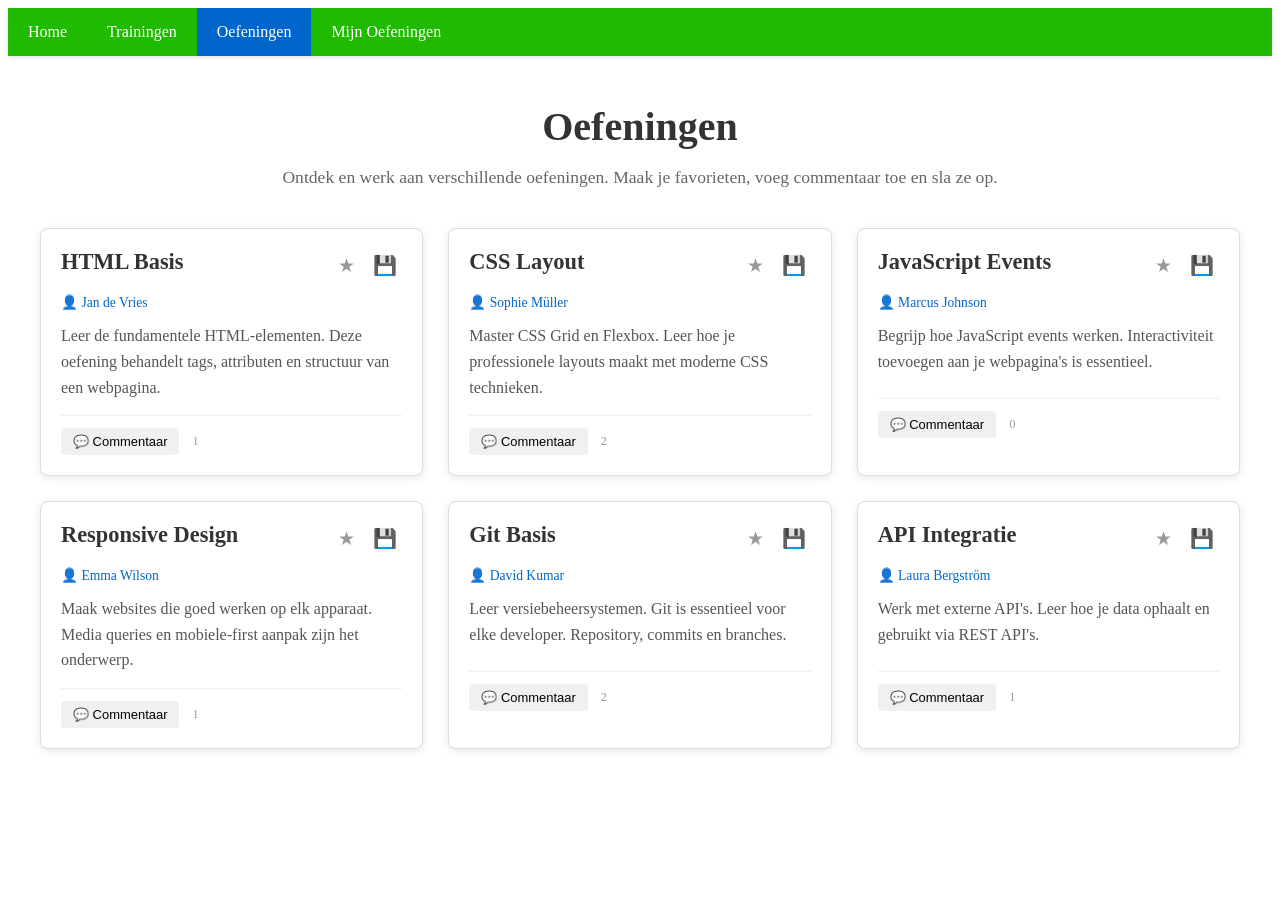
==== exercises.html @ 17a84b0d "Start website" ====
<!DOCTYPE html>
<html lang="nl">

<head>
  <meta charset="utf-8">
  <meta name="viewport" content="width=device-width">
  <title>Oefeningen</title>
  <link href="style.css" rel="stylesheet" type="text/css" />
</head>

<body>
  <nav class="navbar">
    <ul>
      <li><a href="index.html">Home</a></li>
      <li><a href="trainingen.html">Trainingen</a></li>
      <li><a href="exercises.html" class="active">Oefeningen</a></li>
      <li><a href="mijn-oefeningen.html">Mijn Oefeningen</a></li>
    </ul>
  </nav>

  <div class="container">
    <header>
      <h1>Oefeningen</h1>
      <p>Ontdek en werk aan verschillende oefeningen. Maak je favorieten, voeg commentaar toe en sla ze op.</p>
    </header>

    <div class="exercises-section">
      <div id="exercises-list" class="exercises-grid">
        <!-- Exercises will be loaded here by JavaScript -->
      </div>
    </div>
  </div>

  <!-- Modal for adding comments -->
  <div id="comment-modal" class="modal">
    <div class="modal-content">
      <span class="close">&times;</span>
      <h2>Commentaar Toevoegen</h2>
      <textarea id="comment-input" placeholder="Schrijf je commentaar hier..." maxlength="500"></textarea>
      <button id="submit-comment">Commentaar Plaatsen</button>
      <div id="comments-list" class="comments-list">
        <!-- Comments will be displayed here -->
      </div>
    </div>
  </div>

  <script src="exercises.js"></script>
</body>

</html>
---- style.css ----
/************************* DEBUG SETTINGS *************************/

/* Settings to help find errors in your css
   uncomment temporarily to enable */

/* Add dotted line around all boxes.
   This makes size of boxes visible.
   Warning 1: this settings may change your layout.
   Warning 2: keep the * as selector for all tags when uncommenting. */
/*  * {border: 1px dotted black;}   */
  
/* Add semi-transparant dark background to all boxes
   The more boxes are on top of eachother the darker tghe background color
   Warning: keep the * as selector for all tags when uncommenting. */
/*  * {background-color: rgba(0,0,0,5%);}  */

/************************* BASE SETTINGS *************************/

/* Settings to make it easier for you
   uncomment permanently when you understand the meaning of them */
   
/* border is included in width en height of boxes */
/* * { box-sizing: border-box; } */

/* standard margin 0 pixels */
/* * { margin: 0px; } */

/* hide everything larger than the dimensions of the div-box
   important side effect: browser usually doesn't take floats
   into account when determining height of div, leading to 
   div with height zero. With this settings, height of div-boxes
   willl be large enough to fit floats inside. */
/* div { overflow: hidden; }

/************************* YOUR SETTINGS *************************/

/* add your css here, feel free to use comments and order them logically for better readability */
/* Navigation Bar */
.navbar {
  background-color: #20bb00;
  padding: 0;
  margin: 0;
  box-shadow: 0 2px 4px rgba(0,0,0,0.1);
}

.navbar ul {
  list-style: none;
  margin: 0;
  padding: 0;
  display: flex;
}

.navbar li {
  margin: 0;
}

.navbar a {
  display: block;
  color: white;
  text-decoration: none;
  padding: 15px 20px;
  transition: background-color 0.3s;
}

.navbar a:hover,
.navbar a.active {
  background-color: #0066cc;
}

/* Container and Header */
.container {
  max-width: 1200px;
  margin: 0 auto;
  padding: 20px;
}

header {
  text-align: center;
  margin-bottom: 40px;
}

header h1 {
  color: #333;
  font-size: 2.5em;
  margin-bottom: 10px;
}

header p {
  color: #666;
  font-size: 1.1em;
}

/* Exercises Grid */
.exercises-grid {
  display: grid;
  grid-template-columns: repeat(auto-fill, minmax(350px, 1fr));
  gap: 25px;
}

/* Exercise Card */
.exercise-card {
  background: white;
  border: 1px solid #ddd;
  border-radius: 8px;
  padding: 20px;
  box-shadow: 0 2px 8px rgba(0,0,0,0.1);
  transition: box-shadow 0.3s, transform 0.3s;
}

.exercise-card:hover {
  box-shadow: 0 4px 16px rgba(0,0,0,0.15);
  transform: translateY(-2px);
}

.exercise-header {
  display: flex;
  justify-content: space-between;
  align-items: start;
  margin-bottom: 12px;
}

.exercise-title {
  font-size: 1.4em;
  color: #333;
  margin: 0;
  flex: 1;
}

.exercise-actions {
  display: flex;
  gap: 8px;
}

.action-btn {
  background: none;
  border: none;
  font-size: 1.2em;
  cursor: pointer;
  transition: transform 0.2s;
  padding: 5px;
}

.action-btn:hover {
  transform: scale(1.2);
}

.favorite-btn.active {
  color: #ff6b6b;
}

.favorite-btn {
  color: #999;
}

.save-btn.active {
  color: #0066cc;
}

.save-btn {
  color: #999;
}

.exercise-author {
  font-size: 0.85em;
  color: #0066cc;
  margin-bottom: 12px;
  font-weight: 500;
}

.exercise-author::before {
  content: "👤 ";
}

.exercise-description {
  color: #555;
  line-height: 1.6;
  margin-bottom: 15px;
  min-height: 60px;
}

.exercise-footer {
  display: flex;
  justify-content: space-between;
  align-items: center;
  border-top: 1px solid #eee;
  padding-top: 12px;
}

.comment-section {
  display: flex;
  align-items: center;
  gap: 8px;
  font-size: 0.9em;
  color: #666;
}

.comment-btn {
  background: #f0f0f0;
  border: none;
  padding: 6px 12px;
  border-radius: 4px;
  cursor: pointer;
  font-size: 0.9em;
  transition: background-color 0.2s;
}

.comment-btn:hover {
  background-color: #0066cc;
  color: white;
}

.comment-count {
  font-size: 0.85em;
  color: #999;
  margin-left: 5px;
}

/* Modal */
.modal {
  display: none;
  position: fixed;
  z-index: 1000;
  left: 0;
  top: 0;
  width: 100%;
  height: 100%;
  background-color: rgba(0,0,0,0.5);
  animation: fadeIn 0.3s;
}

@keyframes fadeIn {
  from { opacity: 0; }
  to { opacity: 1; }
}

.modal-content {
  background-color: white;
  margin: 5% auto;
  padding: 30px;
  border-radius: 8px;
  width: 90%;
  max-width: 600px;
  max-height: 80vh;
  overflow-y: auto;
  box-shadow: 0 4px 20px rgba(0,0,0,0.3);
}

.close {
  color: #999;
  float: right;
  font-size: 28px;
  font-weight: bold;
  cursor: pointer;
  transition: color 0.2s;
}

.close:hover,
.close:focus {
  color: #333;
}

#comment-modal h2 {
  color: #333;
  margin-top: 0;
  margin-bottom: 15px;
}

#comment-input {
  width: 100%;
  min-height: 80px;
  padding: 10px;
  border: 1px solid #ddd;
  border-radius: 4px;
  font-family: Arial, sans-serif;
  font-size: 0.95em;
  resize: vertical;
  margin-bottom: 12px;
}

#submit-comment {
  background-color: #0066cc;
  color: white;
  padding: 10px 20px;
  border: none;
  border-radius: 4px;
  cursor: pointer;
  font-size: 0.95em;
  transition: background-color 0.3s;
  margin-bottom: 20px;
}

#submit-comment:hover {
  background-color: #0052a3;
}

.comments-list {
  margin-top: 20px;
  border-top: 1px solid #eee;
  padding-top: 15px;
}

.comment-item {
  margin-bottom: 15px;
  padding: 12px;
  background-color: #f9f9f9;
  border-left: 3px solid #0066cc;
  border-radius: 4px;
}

.comment-author {
  font-weight: bold;
  color: #333;
  font-size: 0.9em;
}

.comment-text {
  color: #555;
  margin-top: 5px;
  line-height: 1.5;
  word-wrap: break-word;
}

.comment-date {
  font-size: 0.8em;
  color: #999;
  margin-top: 5px;
}

.no-comments {
  text-align: center;
  color: #999;
  padding: 20px;
  font-style: italic;
}

/* Tabs Section */
.tabs-section {
  margin-top: 30px;
}

.tabs {
  display: flex;
  gap: 10px;
  margin-bottom: 25px;
  border-bottom: 2px solid #eee;
}

.tab-btn {
  background: none;
  border: none;
  padding: 12px 20px;
  font-size: 1em;
  color: #666;
  cursor: pointer;
  transition: all 0.3s;
  border-bottom: 3px solid transparent;
  margin-bottom: -2px;
}

.tab-btn:hover {
  color: #0066cc;
}

.tab-btn.active {
  color: #0066cc;
  border-bottom-color: #0066cc;
  font-weight: bold;
}

.tab-content {
  display: none;
  animation: fadeIn 0.3s ease-in;
}

.tab-content.active {
  display: block;
}

@keyframes fadeIn {
  from {
    opacity: 0;
    transform: translateY(5px);
  }
  to {
    opacity: 1;
    transform: translateY(0);
  }
}

/* Empty State */
.empty-state {
  display: none;
  text-align: center;
  padding: 60px 20px;
  background: linear-gradient(135deg, #f5f5f5 0%, #ffffff 100%);
  border-radius: 8px;
  border: 2px dashed #ddd;
}

.empty-state p {
  font-size: 1.1em;
  color: #999;
  margin-bottom: 20px;
}

.empty-state-link {
  display: inline-block;
  color: #0066cc;
  text-decoration: none;
  padding: 10px 20px;
  background-color: #f0f7ff;
  border-radius: 4px;
  transition: all 0.3s;
}

.empty-state-link:hover {
  background-color: #0066cc;
  color: white;
}

/* Remove button styling */
.remove-btn {
  color: #999;
  font-size: 1.3em;
}

.remove-btn:hover {
  color: #ff6b6b;
  transform: scale(1.3);
}
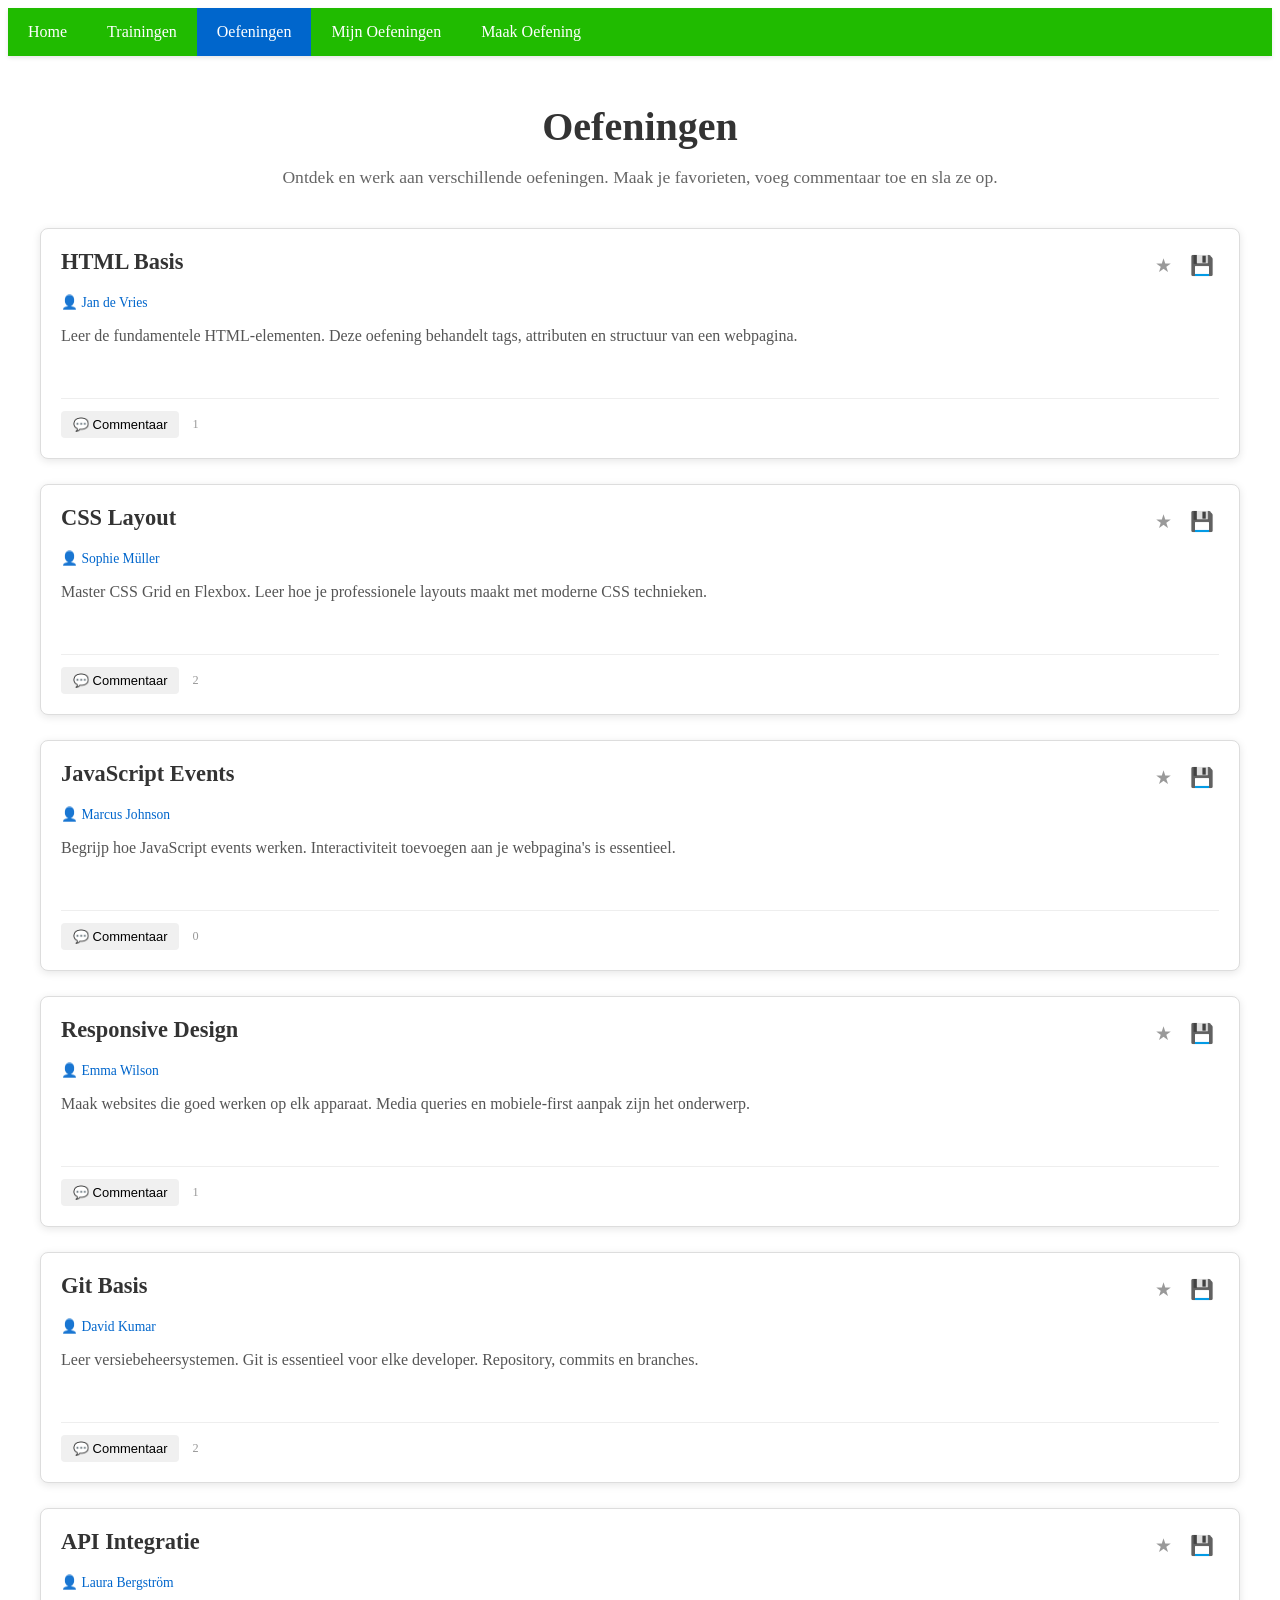
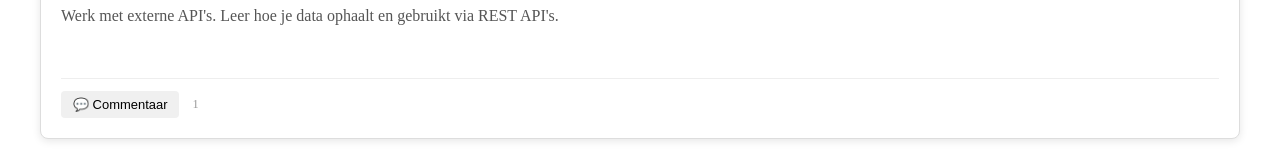
==== commit c6095645: "Maak oefening toegevoegd" ====
--- a/exercises.html
+++ b/exercises.html
@@ -15,6 +15,7 @@
       <li><a href="trainingen.html">Trainingen</a></li>
       <li><a href="exercises.html" class="active">Oefeningen</a></li>
       <li><a href="mijn-oefeningen.html">Mijn Oefeningen</a></li>
+      <li><a href="maak-oefening.html">Maak Oefening</a></li>
     </ul>
   </nav>
 
--- a/style.css
+++ b/style.css
@@ -93,9 +93,10 @@
 /* Exercises Grid */
 .exercises-grid {
   display: grid;
-  grid-template-columns: repeat(auto-fill, minmax(350px, 1fr));
+  /* show one exercise per row so visuals are larger */
+  grid-template-columns: 1fr;
   gap: 25px;
-}
+} 
 
 /* Exercise Card */
 .exercise-card {
@@ -427,4 +428,69 @@
 .remove-btn:hover {
   color: #ff6b6b;
   transform: scale(1.3);
-}+}
+
+/* Visual editor */
+.visual-editor {
+  margin-top: 20px;
+  border: 1px solid #e6e6e6;
+  padding: 18px;
+  border-radius: 8px;
+  background: #fafafa;
+}
+.visual-editor h3 { margin-top: 0; }
+.visual-editor .muted { color: #666; font-size: 0.95em; margin-bottom: 12px; }
+.visual-row { display: flex; gap: 20px; align-items: flex-start; }
+.playfield {
+  background: #1b7b2a; /* green */
+  width: 640px;
+  height: 360px;
+  border: 10px solid #8a8a8a;
+  border-radius: 4px;
+  position: relative;
+  overflow: hidden;
+  box-shadow: inset 0 0 0 6px rgba(0,0,0,0.03);
+}
+.playfield .placed-item {
+  position: absolute;
+  touch-action: none;
+  cursor: grab;
+  user-select: none;
+}
+.playfield .placed-item img { display: block; max-width: 100%; height: auto; pointer-events: none; }
+
+.palette { width: 240px; }
+.palette-grid { display: grid; grid-template-columns: repeat(4, 1fr); gap: 8px; }
+.slot {
+  width: 52px; height: 52px; background: #f0f0f0; border-radius: 6px; border: 2px solid #ddd; position: relative; display:flex; align-items:center; justify-content:center; overflow:hidden;
+}
+.slot img { max-width: 100%; max-height: 100%; display:block; }
+.slot input[type=file] { position: absolute; inset: 0; opacity: 0; cursor: pointer; }
+.slot .placeholder { color: #aaa; font-size: 0.8em; }
+.palette-actions { margin-top: 12px; display:flex; gap:8px; }
+.palette-actions button { padding:6px 8px; border-radius:4px; border:1px solid #ddd; cursor:pointer; background:white }
+
+.visual-preview {
+  width: 100%;
+  height: 360px;
+  border: 1px solid #ccc;
+  overflow: hidden;
+  border-radius: 4px;
+  position: relative;
+  background: #1b7b2a;
+}
+.visual-preview img {
+  position: absolute;
+  transform: translate(-50%, -50%);
+  pointer-events: none;
+  /* allow images to render at the specified percent width inside the preview */
+  max-width: none;
+  max-height: none;
+}
+
+/* small responsive tweaks */
+@media (max-width: 900px) {
+  .visual-row { flex-direction: column; }
+  .playfield { width: 100%; height: 320px; }
+  .palette { width: 100%; }
+}
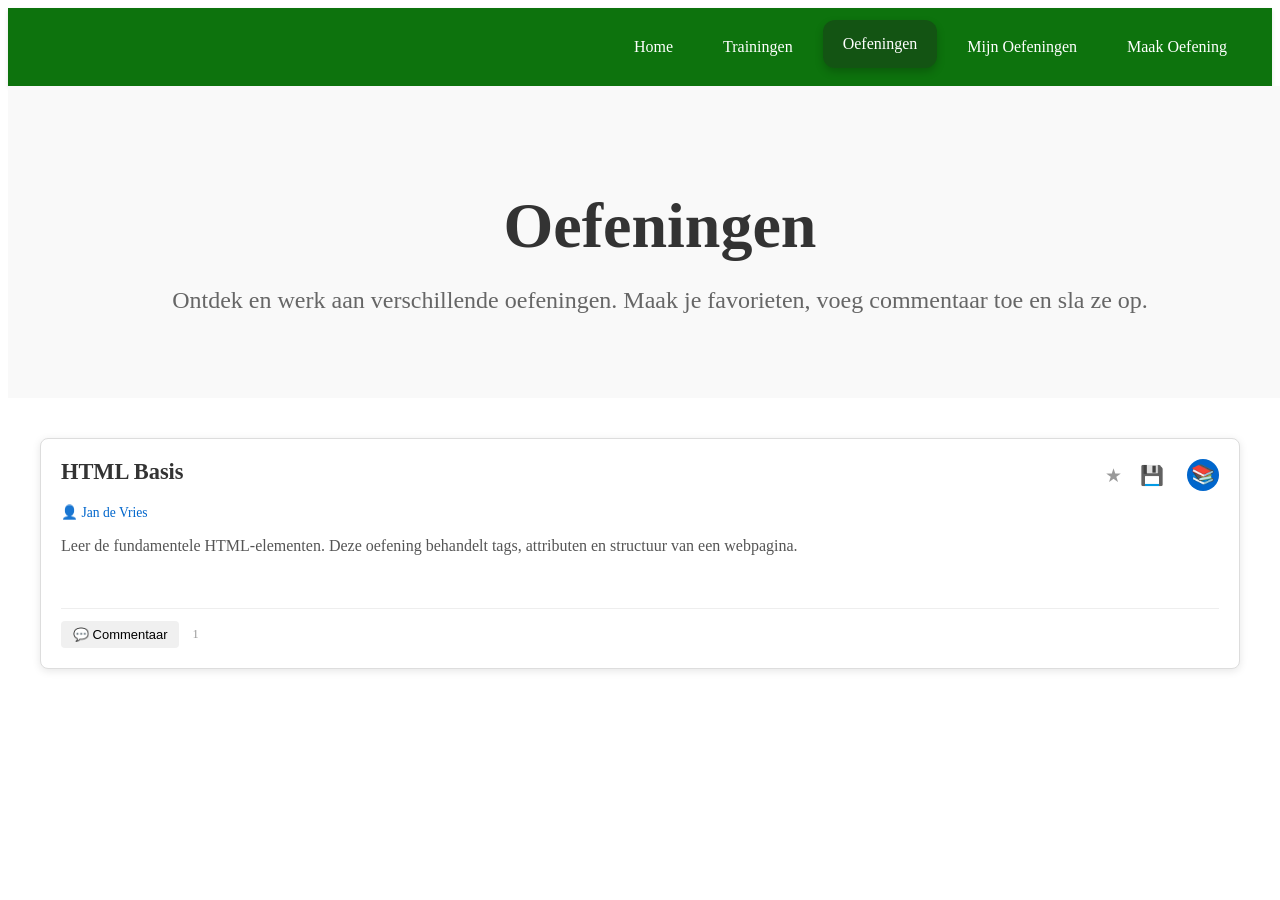
==== commit ae8c2243: "Verder gewerkt" ====
--- a/exercises.html
+++ b/exercises.html
@@ -45,6 +45,19 @@
     </div>
   </div>
 
+  <!-- Modal for adding exercise to training -->
+  <div id="add-to-training-modal" class="modal">
+    <div class="modal-content">
+      <span class="close">&times;</span>
+      <h2>Voeg toe aan Training</h2>
+      <p id="exercise-title-display"></p>
+      <div id="trainingen-select" class="trainingen-select">
+        <!-- Trainingen will be listed here -->
+      </div>
+      <button id="add-to-training-confirm" class="btn btn-primary">Toevoegen</button>
+    </div>
+  </div>
+
   <script src="exercises.js"></script>
 </body>
 
--- a/style.css
+++ b/style.css
@@ -37,8 +37,8 @@
 /* add your css here, feel free to use comments and order them logically for better readability */
 /* Navigation Bar */
 .navbar {
-  background-color: #20bb00;
-  padding: 0;
+  background-color: #0d730d;
+  padding: 10px 0;
   margin: 0;
   box-shadow: 0 2px 4px rgba(0,0,0,0.1);
 }
@@ -46,8 +46,9 @@
 .navbar ul {
   list-style: none;
   margin: 0;
-  padding: 0;
-  display: flex;
+  padding: 0 20px;
+  display: flex;
+  justify-content: flex-end;
 }
 
 .navbar li {
@@ -59,35 +60,43 @@
   color: white;
   text-decoration: none;
   padding: 15px 20px;
-  transition: background-color 0.3s;
+  transition: all 0.3s;
+  border-radius: 12px;
+  margin: 5px 5px;
 }
 
 .navbar a:hover,
 .navbar a.active {
-  background-color: #0066cc;
+  background-color: #135413;
+  transform: translateY(-3px);
+  box-shadow: 0 4px 8px rgba(0, 0, 0, 0.2);
 }
 
 /* Container and Header */
 .container {
-  max-width: 1200px;
-  margin: 0 auto;
-  padding: 20px;
+  max-width: 100%;
+  margin: 0;
+  padding: 0;
 }
 
 header {
   text-align: center;
   margin-bottom: 40px;
+  padding: 60px 20px;
+  background-color: #f9f9f9;
+  width: 100%;
 }
 
 header h1 {
   color: #333;
-  font-size: 2.5em;
-  margin-bottom: 10px;
+  font-size: 4em;
+  margin-bottom: 15px;
+  font-weight: bold;
 }
 
 header p {
   color: #666;
-  font-size: 1.1em;
+  font-size: 1.5em;
 }
 
 /* Exercises Grid */
@@ -96,6 +105,13 @@
   /* show one exercise per row so visuals are larger */
   grid-template-columns: 1fr;
   gap: 25px;
+}
+
+.exercises-section {
+  max-width: 1200px;
+  margin-left: auto;
+  margin-right: auto;
+  padding: 0 20px;
 } 
 
 /* Exercise Card */
@@ -337,6 +353,10 @@
 /* Tabs Section */
 .tabs-section {
   margin-top: 30px;
+  max-width: 1200px;
+  margin-left: auto;
+  margin-right: auto;
+  padding: 0 20px;
 }
 
 .tabs {
@@ -440,17 +460,20 @@
 }
 .visual-editor h3 { margin-top: 0; }
 .visual-editor .muted { color: #666; font-size: 0.95em; margin-bottom: 12px; }
-.visual-row { display: flex; gap: 20px; align-items: flex-start; }
+.visual-row { display: flex; flex-direction: column; gap: 20px; align-items: stretch; }
 .playfield {
   background: #1b7b2a; /* green */
-  width: 640px;
-  height: 360px;
+  width: 100%;
+  max-width: 1200px;
+  aspect-ratio: 16 / 9;
+  height: auto;
   border: 10px solid #8a8a8a;
   border-radius: 4px;
   position: relative;
   overflow: hidden;
   box-shadow: inset 0 0 0 6px rgba(0,0,0,0.03);
-}
+  margin: 0 auto;
+} 
 .playfield .placed-item {
   position: absolute;
   touch-action: none;
@@ -459,7 +482,25 @@
 }
 .playfield .placed-item img { display: block; max-width: 100%; height: auto; pointer-events: none; }
 
-.palette { width: 240px; }
+/* resize handle */
+.playfield .placed-item .resize-handle {
+  position: absolute;
+  right: 6px;
+  bottom: 6px;
+  width: 16px;
+  height: 16px;
+  background: rgba(255,255,255,0.95);
+  border: 1px solid #888;
+  border-radius: 3px;
+  box-shadow: 0 1px 2px rgba(0,0,0,0.15);
+  display: none;
+  touch-action: none;
+}
+.playfield .placed-item:hover .resize-handle { display: block; }
+.playfield .placed-item .resize-handle:active { transform: scale(0.95); }
+.playfield .placed-item .resize-handle { cursor: nwse-resize; }
+
+.palette { width: 100%; max-width: 420px; margin: 0 auto; }
 .palette-grid { display: grid; grid-template-columns: repeat(4, 1fr); gap: 8px; }
 .slot {
   width: 52px; height: 52px; background: #f0f0f0; border-radius: 6px; border: 2px solid #ddd; position: relative; display:flex; align-items:center; justify-content:center; overflow:hidden;
@@ -472,7 +513,7 @@
 
 .visual-preview {
   width: 100%;
-  height: 360px;
+  aspect-ratio: 16 / 9;
   border: 1px solid #ccc;
   overflow: hidden;
   border-radius: 4px;
@@ -494,3 +535,473 @@
   .playfield { width: 100%; height: 320px; }
   .palette { width: 100%; }
 }
+
+/* Trainingen Styles */
+.trainingen-section {
+  margin-top: 30px;
+  max-width: 1200px;
+  margin-left: auto;
+  margin-right: auto;
+  padding: 0 20px;
+}
+
+.btn {
+  padding: 12px 24px;
+  border: none;
+  border-radius: 4px;
+  font-size: 1em;
+  cursor: pointer;
+  transition: all 0.3s;
+  margin-bottom: 20px;
+}
+
+.btn-primary {
+  background-color: #0066cc;
+  color: white;
+}
+
+.btn-primary:hover {
+  background-color: #0052a3;
+  transform: translateY(-2px);
+  box-shadow: 0 4px 8px rgba(0, 102, 204, 0.3);
+}
+
+.btn-secondary {
+  background-color: #f0f0f0;
+  color: #333;
+}
+
+.btn-secondary:hover {
+  background-color: #e0e0e0;
+}
+
+.trainingen-grid {
+  display: grid;
+  grid-template-columns: repeat(auto-fill, minmax(350px, 1fr));
+  gap: 25px;
+  margin-top: 25px;
+}
+
+.training-card {
+  background: white;
+  border: 1px solid #ddd;
+  border-radius: 8px;
+  padding: 20px;
+  box-shadow: 0 2px 8px rgba(0,0,0,0.1);
+  transition: box-shadow 0.3s, transform 0.3s;
+}
+
+.training-card:hover {
+  box-shadow: 0 4px 16px rgba(0,0,0,0.15);
+  transform: translateY(-2px);
+}
+
+.training-header {
+  display: flex;
+  justify-content: space-between;
+  align-items: start;
+  margin-bottom: 12px;
+}
+
+.training-title {
+  font-size: 1.3em;
+  color: #333;
+  margin: 0;
+  flex: 1;
+}
+
+.training-description {
+  color: #666;
+  font-size: 0.95em;
+  margin-bottom: 15px;
+  line-height: 1.5;
+  min-height: 40px;
+}
+
+.training-exercises {
+  background-color: #f9f9f9;
+  padding: 12px;
+  border-radius: 4px;
+  margin-bottom: 12px;
+  font-size: 0.9em;
+}
+
+.training-exercises strong {
+  color: #333;
+}
+
+.exercise-list {
+  color: #666;
+  margin-top: 8px;
+  padding-left: 10px;
+  border-left: 3px solid #0066cc;
+}
+
+.training-date {
+  font-size: 0.8em;
+  color: #999;
+  padding-top: 12px;
+  border-top: 1px solid #eee;
+}
+
+.training-info {
+  font-size: 0.95em;
+  color: #666;
+  margin-top: 12px;
+}
+
+/* Training Exercises Modal */
+.training-exercises-modal .modal-content {
+  max-width: 1000px;
+  max-height: 85vh;
+}
+
+.training-exercises-modal .close {
+  color: #999;
+  float: right;
+  font-size: 28px;
+  font-weight: bold;
+  cursor: pointer;
+  transition: color 0.2s;
+}
+
+.training-exercises-modal .close:hover {
+  color: #333;
+}
+
+.training-exercises-modal h2 {
+  color: #333;
+  margin-top: 0;
+  margin-bottom: 25px;
+}
+
+.training-exercises-grid {
+  display: grid;
+  grid-template-columns: 1fr;
+  gap: 20px;
+  margin-bottom: 20px;
+}
+
+.training-exercise-card {
+  background: white;
+  border: 1px solid #ddd;
+  border-radius: 8px;
+  padding: 20px;
+  box-shadow: 0 2px 8px rgba(0,0,0,0.1);
+  transition: box-shadow 0.3s, transform 0.3s;
+}
+
+.training-exercise-card:hover {
+  box-shadow: 0 4px 16px rgba(0,0,0,0.15);
+  transform: translateY(-2px);
+}
+
+.training-exercise-header {
+  display: flex;
+  justify-content: space-between;
+  align-items: start;
+  margin-bottom: 12px;
+}
+
+.training-exercise-title {
+  font-size: 1.3em;
+  color: #333;
+  margin: 0;
+  flex: 1;
+}
+
+.training-exercise-author {
+  font-size: 0.85em;
+  color: #0066cc;
+  margin-bottom: 12px;
+  font-weight: 500;
+}
+
+.training-exercise-author::before {
+  content: "👤 ";
+}
+
+.training-exercise-description {
+  color: #555;
+  line-height: 1.6;
+  margin-bottom: 15px;
+  min-height: 40px;
+}
+
+.training-visual-preview {
+  width: 100%;
+  aspect-ratio: 16 / 9;
+  border: 1px solid #ccc;
+  overflow: hidden;
+  border-radius: 4px;
+  position: relative;
+  background: #1b7b2a;
+  margin-top: 15px;
+}
+
+.training-visual-preview img {
+  position: absolute;
+  transform: translate(-50%, -50%);
+  pointer-events: none;
+  max-width: none;
+  max-height: none;
+}
+
+.no-exercises {
+  text-align: center;
+  color: #999;
+  padding: 40px 20px;
+  font-style: italic;
+}
+
+/* Training Modal */
+.training-modal .modal-content {
+  max-width: 700px;
+}
+
+.training-modal .close {
+  color: #999;
+  float: right;
+  font-size: 28px;
+  font-weight: bold;
+  cursor: pointer;
+  transition: color 0.2s;
+}
+
+.training-modal .close:hover {
+  color: #333;
+}
+
+.training-modal h2 {
+  color: #333;
+  margin-top: 0;
+  margin-bottom: 25px;
+}
+
+/* Form Groups */
+.form-group {
+  margin-bottom: 20px;
+}
+
+.form-group label {
+  display: block;
+  margin-bottom: 8px;
+  color: #333;
+  font-weight: 500;
+  font-size: 0.95em;
+}
+
+.form-group input[type="text"],
+.form-group textarea {
+  width: 100%;
+  padding: 10px;
+  border: 1px solid #ddd;
+  border-radius: 4px;
+  font-family: Arial, sans-serif;
+  font-size: 0.95em;
+  transition: border-color 0.3s;
+}
+
+.form-group input[type="text"]:focus,
+.form-group textarea:focus {
+  outline: none;
+  border-color: #0066cc;
+  box-shadow: 0 0 0 3px rgba(0, 102, 204, 0.1);
+}
+
+.form-group textarea {
+  min-height: 100px;
+  resize: vertical;
+}
+
+/* Exercise Search */
+#exercise-search {
+  width: 100%;
+  padding: 10px;
+  border: 1px solid #ddd;
+  border-radius: 4px;
+  font-size: 0.95em;
+  margin-bottom: 12px;
+}
+
+#available-exercises {
+  max-height: 300px;
+  overflow-y: auto;
+  background-color: #f9f9f9;
+  border: 1px solid #eee;
+  border-radius: 4px;
+  margin-bottom: 15px;
+}
+
+.exercise-result {
+  padding: 12px;
+  border-bottom: 1px solid #eee;
+  display: flex;
+  justify-content: space-between;
+  align-items: center;
+  transition: background-color 0.2s;
+}
+
+.exercise-result:hover {
+  background-color: #f0f7ff;
+}
+
+.result-info {
+  flex: 1;
+}
+
+.result-title {
+  font-weight: 500;
+  color: #333;
+  margin-bottom: 4px;
+  font-size: 0.95em;
+}
+
+.result-description {
+  font-size: 0.85em;
+  color: #666;
+}
+
+.add-to-training-btn {
+  background-color: #0066cc;
+  color: white;
+  border: none;
+  width: 32px;
+  height: 32px;
+  border-radius: 50%;
+  font-size: 1.2em;
+  cursor: pointer;
+  display: flex;
+  align-items: center;
+  justify-content: center;
+  transition: all 0.2s;
+  margin-left: 10px;
+  flex-shrink: 0;
+}
+
+.add-to-training-btn:hover {
+  background-color: #0052a3;
+  transform: scale(1.1);
+}
+
+/* Selected Exercises */
+.selected-exercises {
+  background-color: #f9f9f9;
+  min-height: 100px;
+  border: 1px solid #eee;
+  border-radius: 4px;
+  padding: 12px;
+}
+
+.selected-exercises ul {
+  list-style: none;
+  padding: 0;
+  margin: 0;
+}
+
+.selected-exercises li {
+  padding: 8px;
+  background-color: white;
+  margin-bottom: 8px;
+  border-radius: 4px;
+  display: flex;
+  justify-content: space-between;
+  align-items: center;
+  border: 1px solid #ddd;
+}
+
+.remove-exercise-btn {
+  background: none;
+  border: none;
+  color: #999;
+  font-size: 1.1em;
+  cursor: pointer;
+  transition: color 0.2s;
+}
+
+.remove-exercise-btn:hover {
+  color: #ff6b6b;
+}
+
+.no-selected {
+  text-align: center;
+  color: #999;
+  font-style: italic;
+  padding: 20px;
+}
+
+/* Modal Buttons */
+.modal-buttons {
+  display: flex;
+  gap: 12px;
+  margin-top: 25px;
+  justify-content: flex-end;
+}
+
+.modal-buttons .btn {
+  margin-bottom: 0;
+  padding: 10px 20px;
+  font-size: 0.95em;
+}
+
+/* Responsive */
+@media (max-width: 768px) {
+  .trainingen-grid {
+    grid-template-columns: 1fr;
+  }
+  
+  .modal-content {
+    width: 95%;
+    margin: 10% auto;
+  }
+}
+
+/* Add to Training Modal Styles */
+#add-to-training-modal .modal-content {
+  max-width: 500px;
+}
+
+#add-to-training-modal h2 {
+  color: #333;
+  margin-top: 0;
+  margin-bottom: 15px;
+}
+
+#exercise-title-display {
+  background-color: #f9f9f9;
+  padding: 12px;
+  border-radius: 4px;
+  margin-bottom: 15px;
+  color: #666;
+  font-weight: 500;
+}
+
+.trainingen-select {
+  max-height: 400px;
+  overflow-y: auto;
+  border: 1px solid #ddd;
+  border-radius: 4px;
+  margin-bottom: 20px;
+  background-color: white;
+}
+
+.training-option {
+  padding: 12px;
+  border-bottom: 1px solid #eee;
+  cursor: pointer;
+  transition: all 0.2s;
+}
+
+.training-option:last-child {
+  border-bottom: none;
+}
+
+.training-option:hover {
+  background-color: #f9f9f9;
+}
+
+#add-to-training-modal .btn {
+  width: 100%;
+  margin-bottom: 0;
+}
+
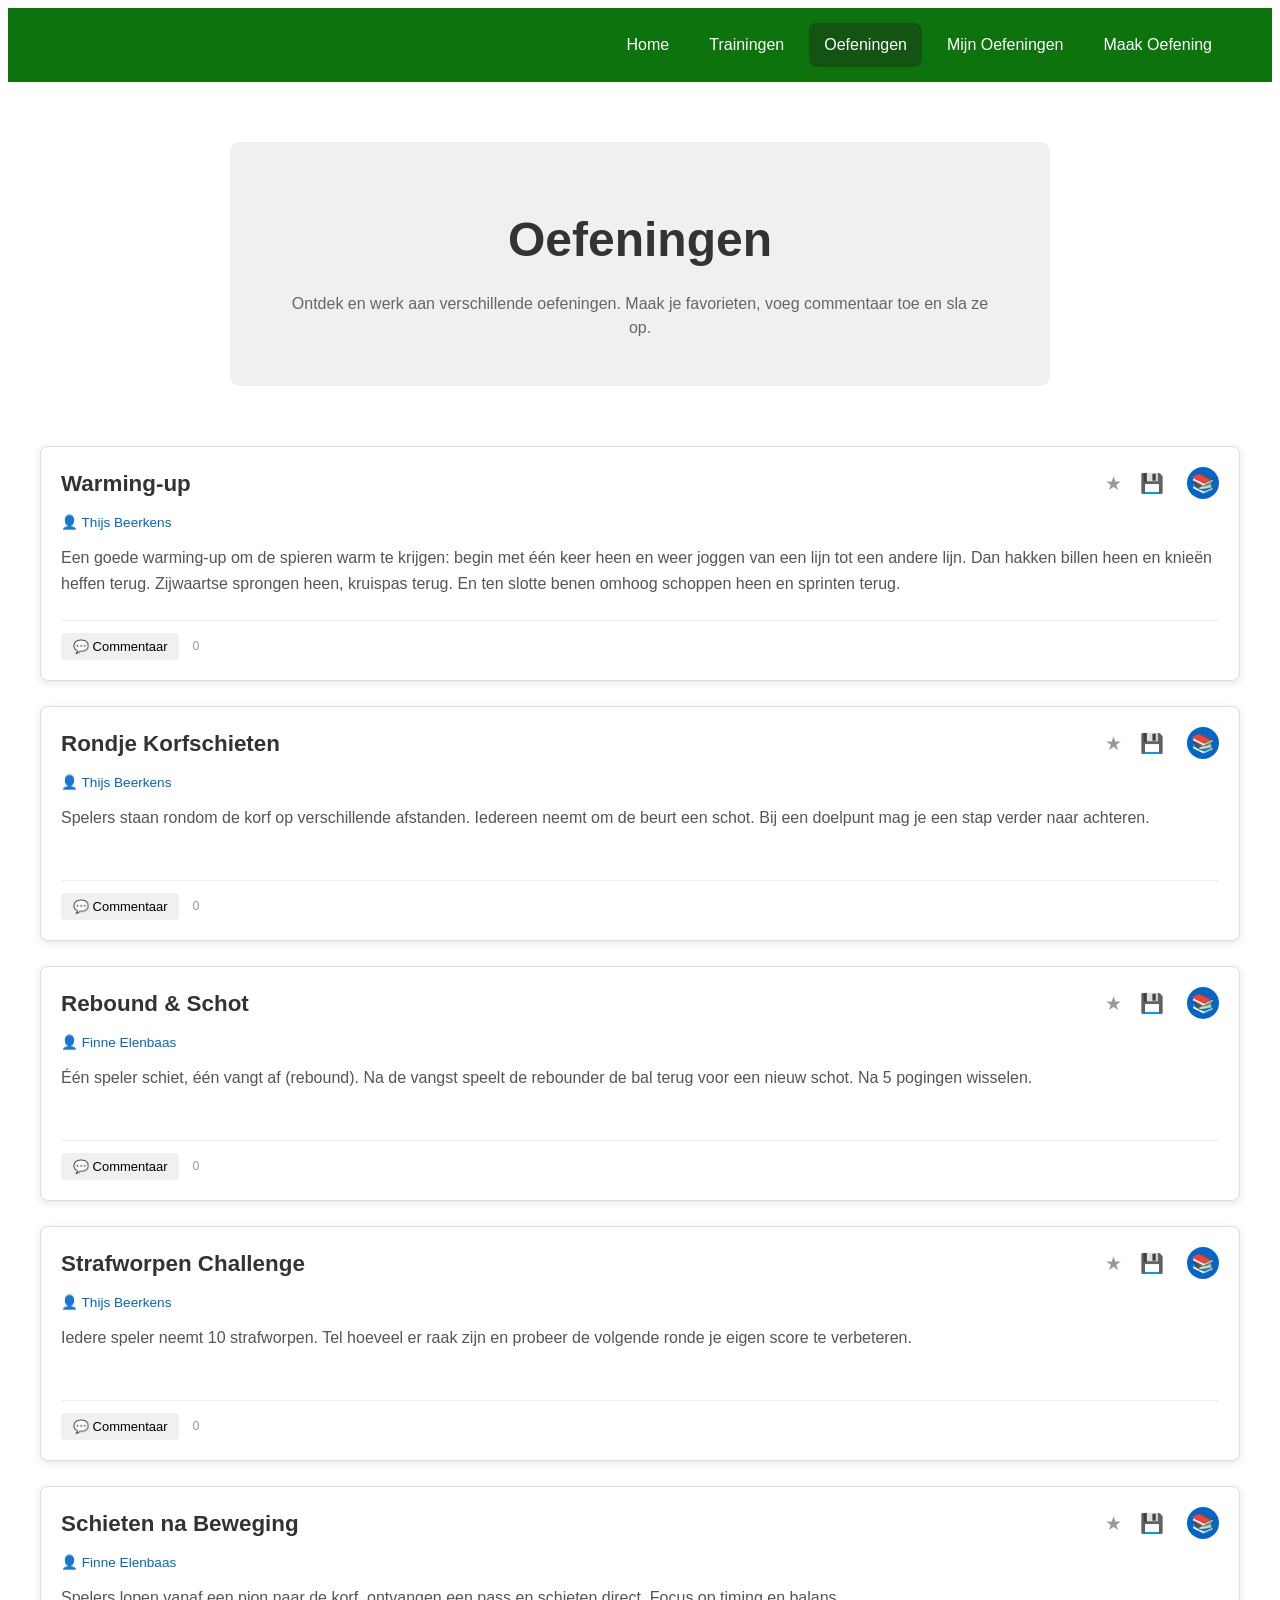
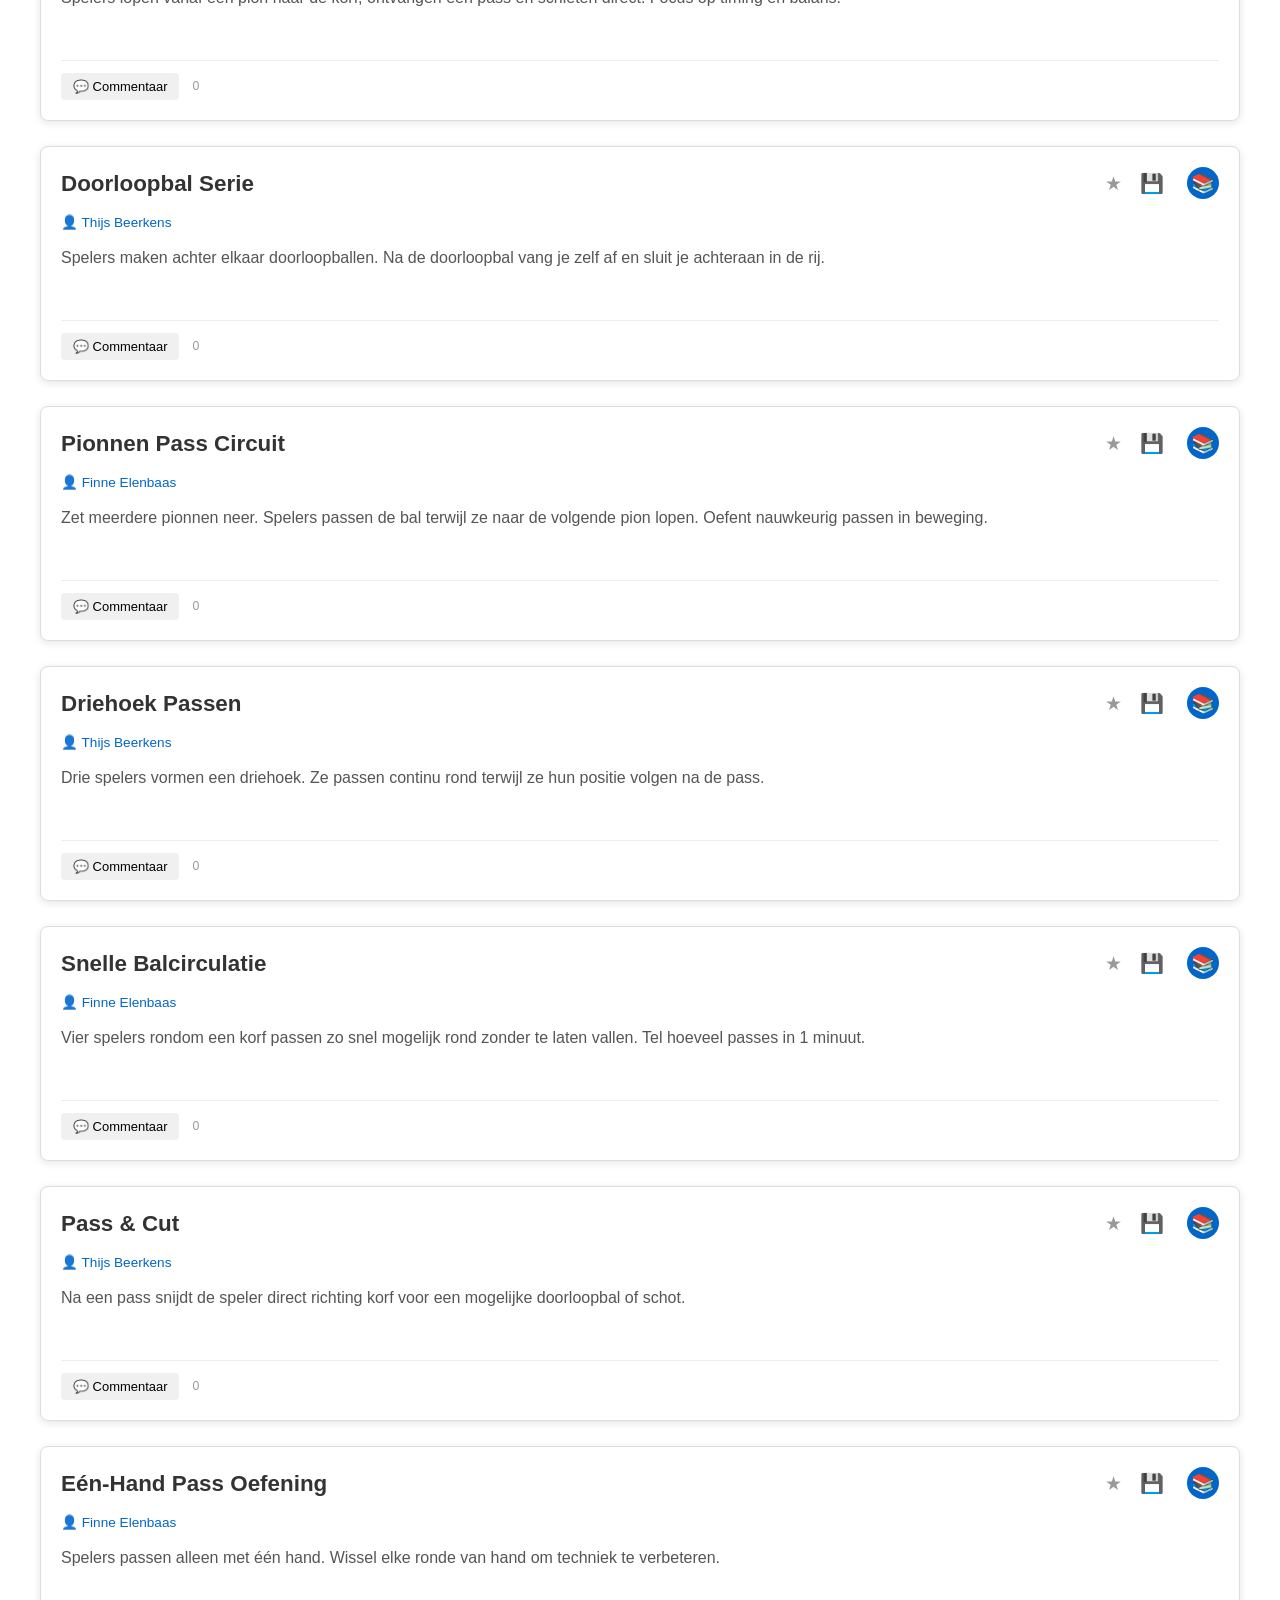
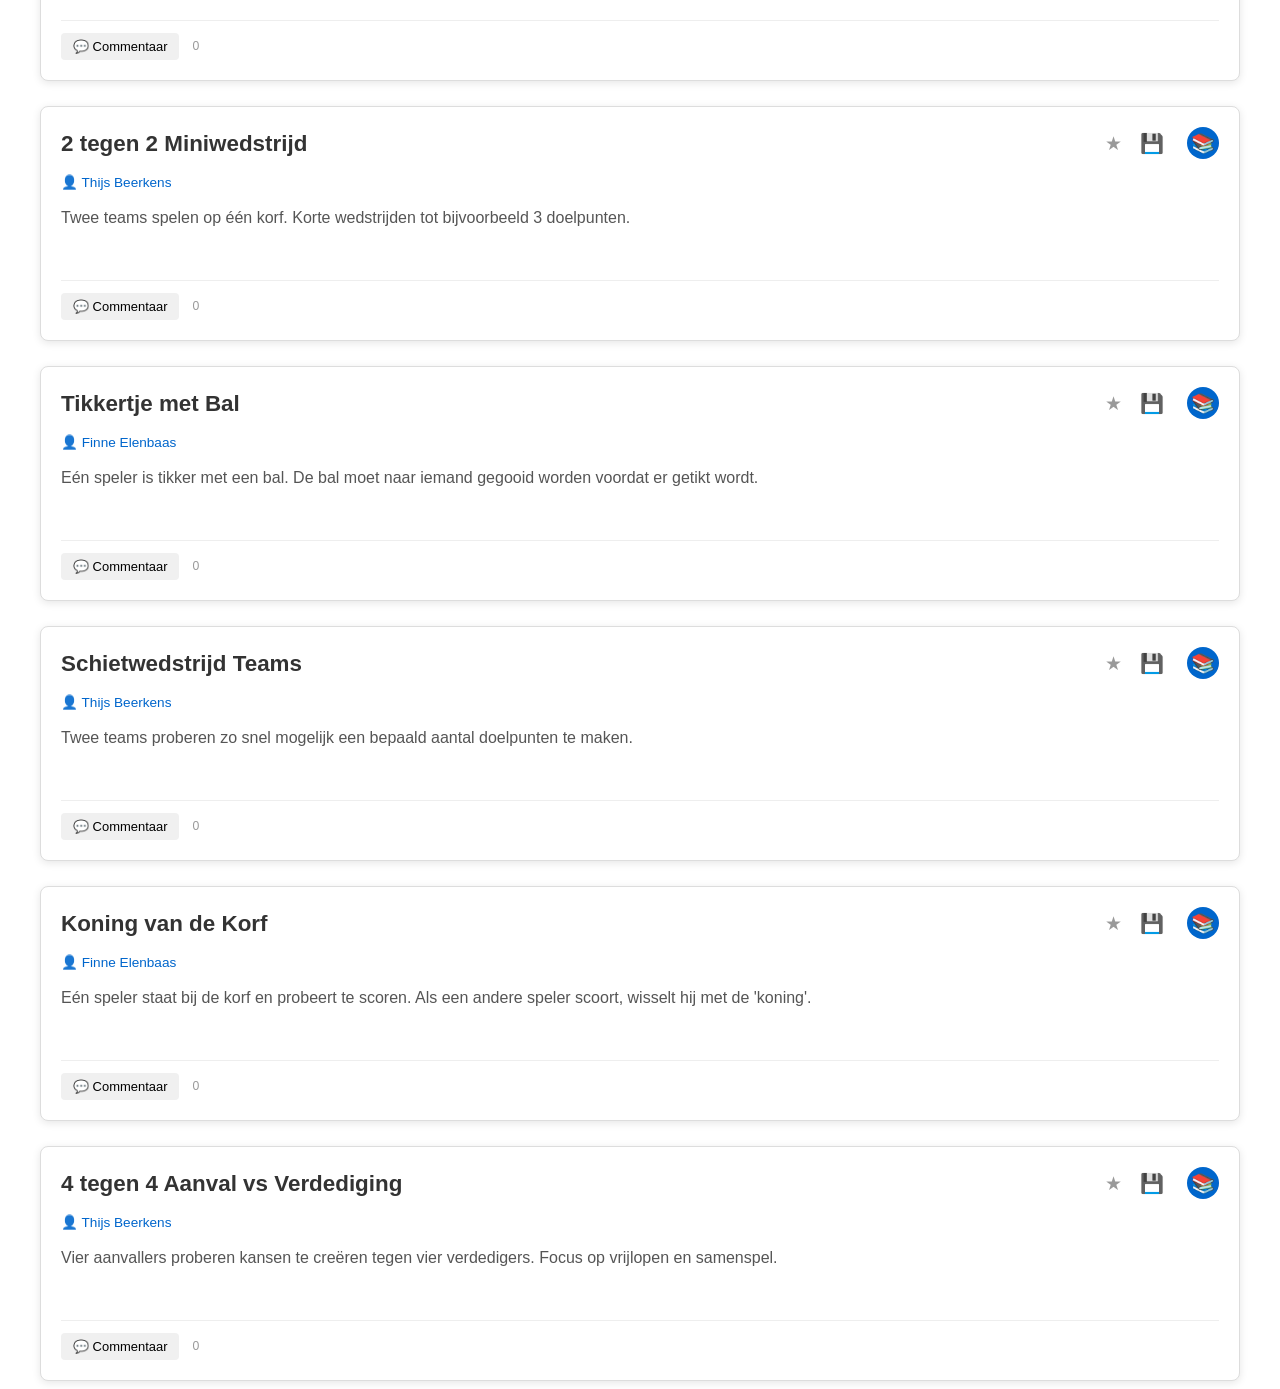
==== commit ecc8cd13: "Blok om tekst" ====
--- a/exercises.html
+++ b/exercises.html
@@ -19,18 +19,18 @@
     </ul>
   </nav>
 
-  <div class="container">
-    <header>
+  <header>
+    <div class="header-box">
       <h1>Oefeningen</h1>
       <p>Ontdek en werk aan verschillende oefeningen. Maak je favorieten, voeg commentaar toe en sla ze op.</p>
-    </header>
+    </div>
+  </header>
 
     <div class="exercises-section">
       <div id="exercises-list" class="exercises-grid">
         <!-- Exercises will be loaded here by JavaScript -->
       </div>
     </div>
-  </div>
 
   <!-- Modal for adding comments -->
   <div id="comment-modal" class="modal">
--- a/style.css
+++ b/style.css
@@ -1,46 +1,14 @@
-/************************* DEBUG SETTINGS *************************/
-
-/* Settings to help find errors in your css
-   uncomment temporarily to enable */
-
-/* Add dotted line around all boxes.
-   This makes size of boxes visible.
-   Warning 1: this settings may change your layout.
-   Warning 2: keep the * as selector for all tags when uncommenting. */
-/*  * {border: 1px dotted black;}   */
-  
-/* Add semi-transparant dark background to all boxes
-   The more boxes are on top of eachother the darker tghe background color
-   Warning: keep the * as selector for all tags when uncommenting. */
-/*  * {background-color: rgba(0,0,0,5%);}  */
-
-/************************* BASE SETTINGS *************************/
-
-/* Settings to make it easier for you
-   uncomment permanently when you understand the meaning of them */
-   
-/* border is included in width en height of boxes */
-/* * { box-sizing: border-box; } */
-
-/* standard margin 0 pixels */
-/* * { margin: 0px; } */
-
-/* hide everything larger than the dimensions of the div-box
-   important side effect: browser usually doesn't take floats
-   into account when determining height of div, leading to 
-   div with height zero. With this settings, height of div-boxes
-   willl be large enough to fit floats inside. */
-/* div { overflow: hidden; }
-
-/************************* YOUR SETTINGS *************************/
-
-/* add your css here, feel free to use comments and order them logically for better readability */
+body {
+  font-family: Arial, Helvetica, sans-serif;
+  line-height: 1.5;
+}
+
 /* Navigation Bar */
 .navbar {
   background-color: #0d730d;
-  padding: 10px 0;
-  margin: 0;
-  box-shadow: 0 2px 4px rgba(0,0,0,0.1);
+  padding: 10px 20px;
+  display: flex;
+  justify-content: flex-end;
 }
 
 .navbar ul {
@@ -59,17 +27,14 @@
   display: block;
   color: white;
   text-decoration: none;
-  padding: 15px 20px;
-  transition: all 0.3s;
-  border-radius: 12px;
-  margin: 5px 5px;
+  padding: 10px 15px;
+  margin: 5px;
+  border-radius: 8px;
 }
 
 .navbar a:hover,
 .navbar a.active {
   background-color: #135413;
-  transform: translateY(-3px);
-  box-shadow: 0 4px 8px rgba(0, 0, 0, 0.2);
 }
 
 /* Container and Header */
@@ -81,22 +46,63 @@
 
 header {
   text-align: center;
-  margin-bottom: 40px;
-  padding: 60px 20px;
-  background-color: #f9f9f9;
+  padding: 60px 0px;
+  background-color: #ffffff;
   width: 100%;
 }
 
+header div.header-box {
+  display: inline-block;
+  padding: 30px 60px;
+  background-color: #f0f0f0;
+  border-radius: 10px;
+  max-width: 700px;
+  text-align: center;
+}
+
 header h1 {
   color: #333;
-  font-size: 4em;
+  font-size: 3em;
   margin-bottom: 15px;
   font-weight: bold;
 }
 
 header p {
   color: #666;
-  font-size: 1.5em;
+  font-size: 1em;
+}
+
+
+/* Home */
+.home-section {
+  display: grid;
+  grid-template-columns: repeat(2, 1fr); /* 2 naast elkaar */
+  gap: 25px;
+  margin-top: 20px;
+  margin-left: 20px;
+  margin-right: 20px;
+}
+
+.home-box {
+  background: white;
+  padding: 25px;
+  border-radius: 10px;
+  box-shadow: 0 2px 8px rgba(0,0,0,0.1);
+  text-align: center;
+}
+
+.home-button {
+  display: inline-block;
+  background-color: #0d730d;
+  color: white;
+  padding: 10px 18px;
+  border-radius: 6px;
+  text-decoration: none;
+  transition: background-color 0.3s;
+}
+
+.home-button:hover {
+  background-color: #135413;
 }
 
 /* Exercises Grid */
@@ -462,7 +468,7 @@
 .visual-editor .muted { color: #666; font-size: 0.95em; margin-bottom: 12px; }
 .visual-row { display: flex; flex-direction: column; gap: 20px; align-items: stretch; }
 .playfield {
-  background: #1b7b2a; /* green */
+  background: #1b7b2a; 
   width: 100%;
   max-width: 1200px;
   aspect-ratio: 16 / 9;
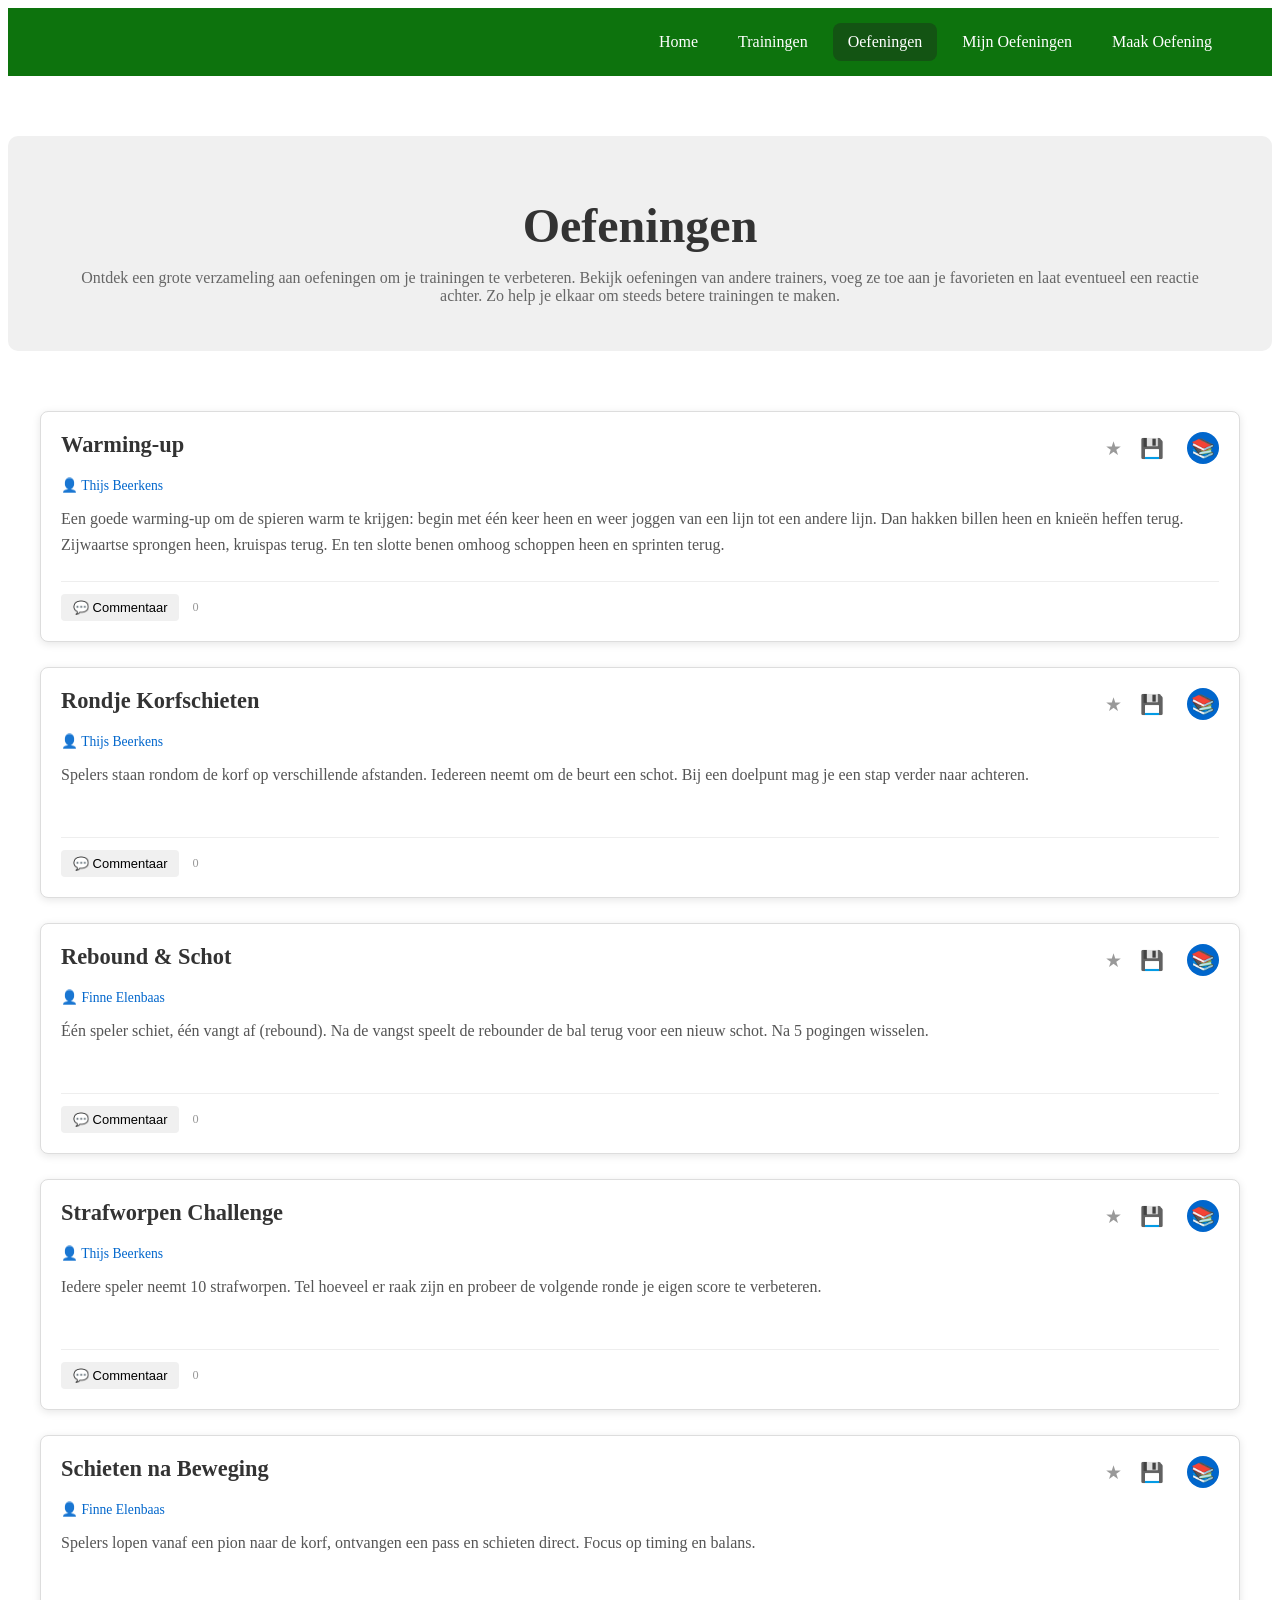
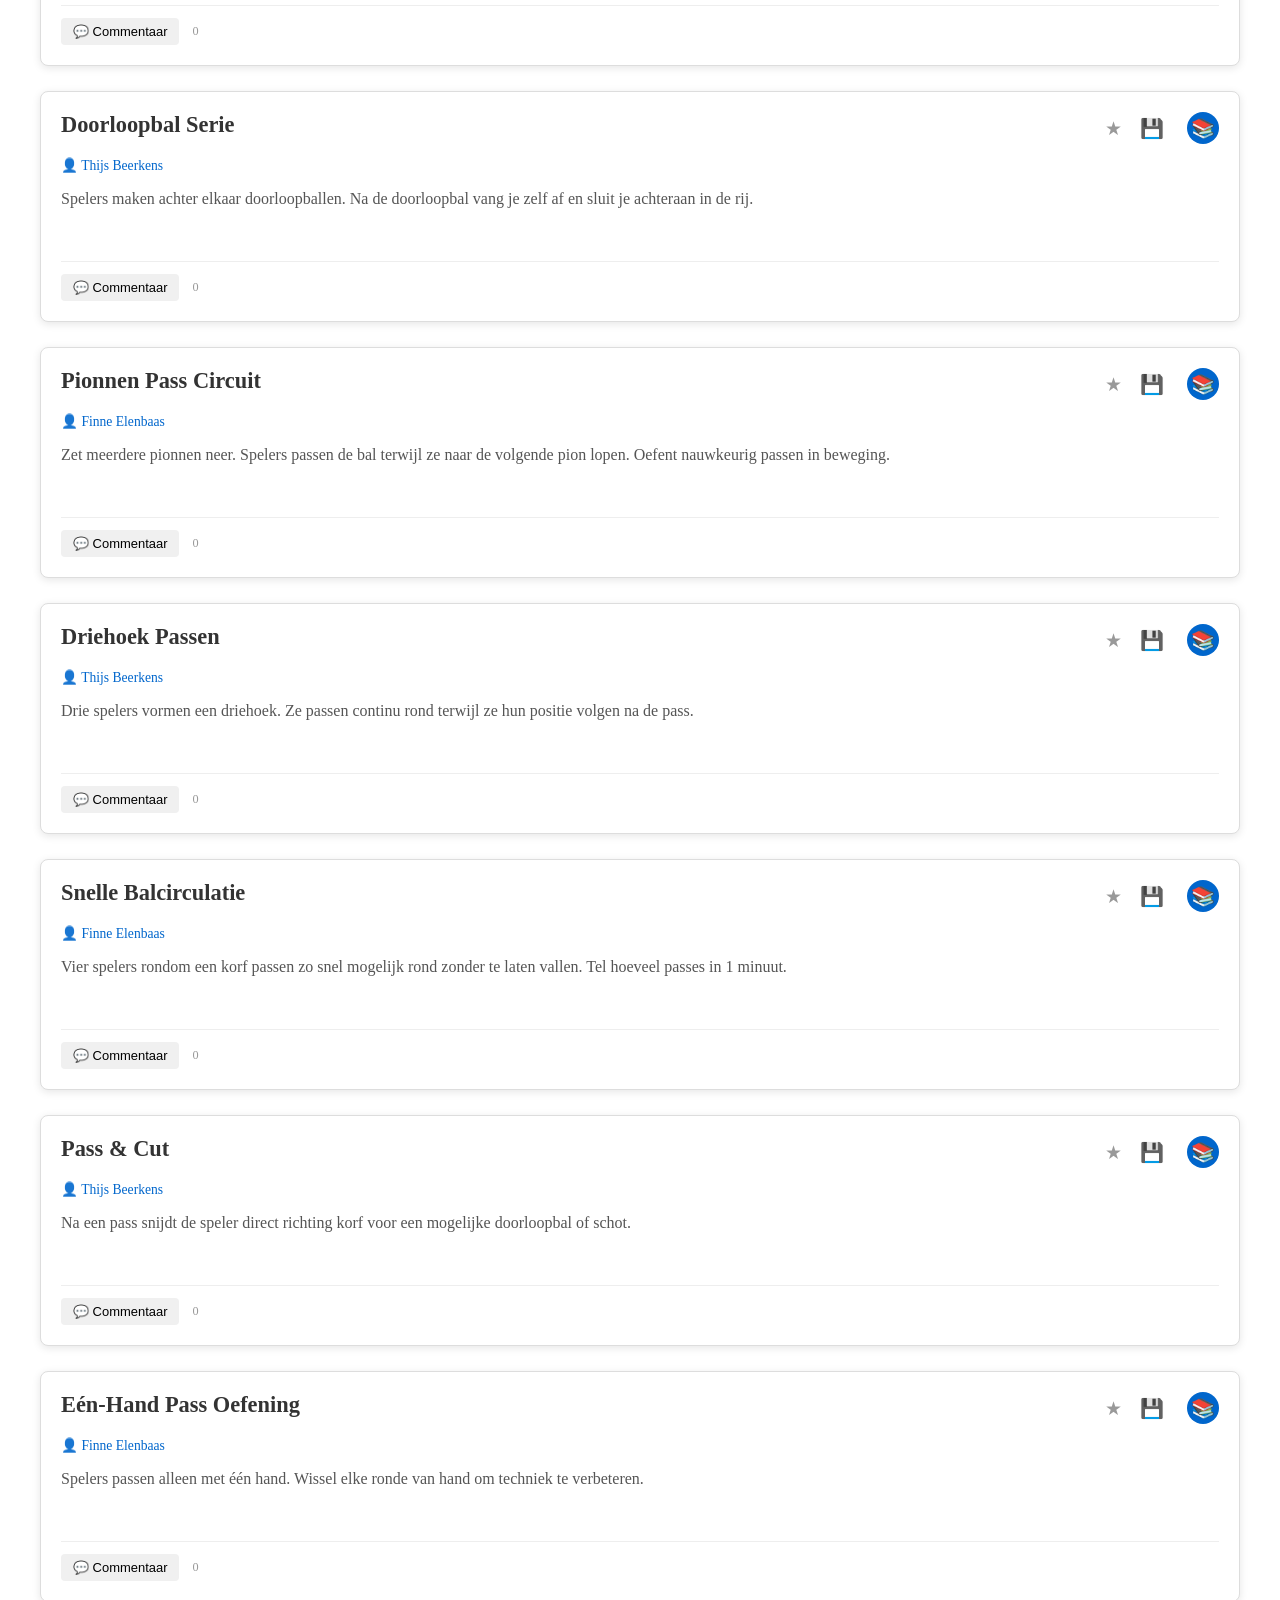
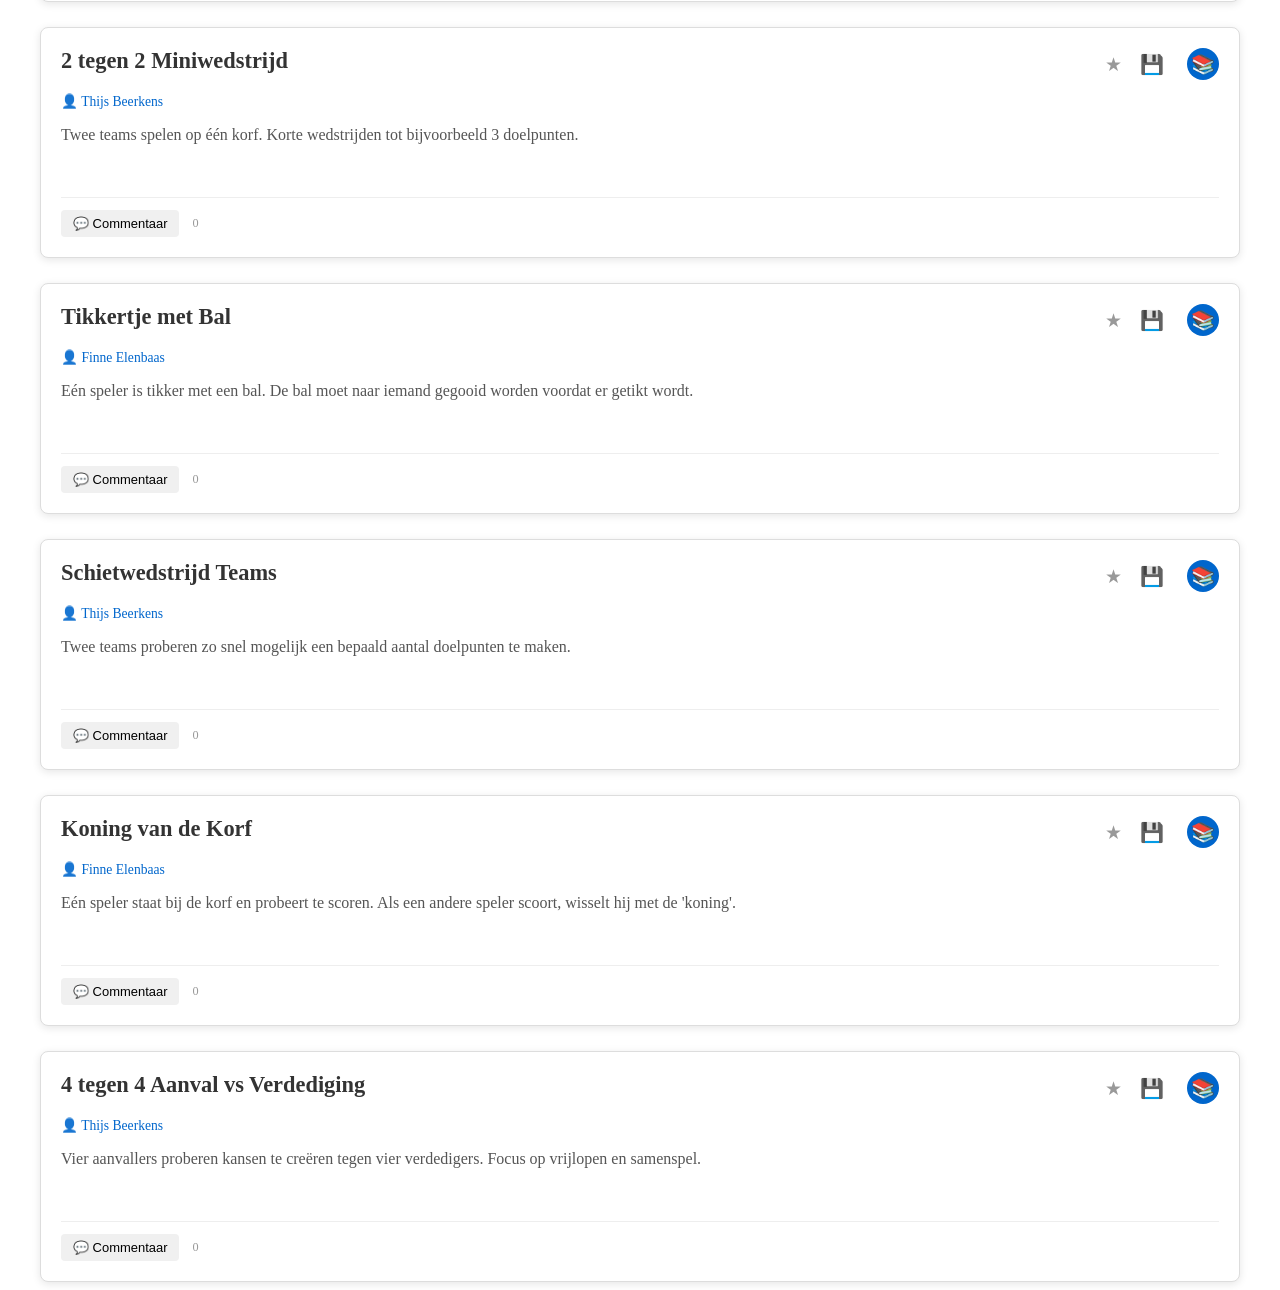
==== commit 5e917a16: "Tekst verandert" ====
--- a/exercises.html
+++ b/exercises.html
@@ -22,7 +22,7 @@
   <header>
     <div class="header-box">
       <h1>Oefeningen</h1>
-      <p>Ontdek en werk aan verschillende oefeningen. Maak je favorieten, voeg commentaar toe en sla ze op.</p>
+      <p>Ontdek een grote verzameling aan oefeningen om je trainingen te verbeteren. Bekijk oefeningen van andere trainers, voeg ze toe aan je favorieten en laat eventueel een reactie achter. Zo help je elkaar om steeds betere trainingen te maken.</p>
     </div>
   </header>
 
--- a/style.css
+++ b/style.css
@@ -1,8 +1,3 @@
-body {
-  font-family: Arial, Helvetica, sans-serif;
-  line-height: 1.5;
-}
-
 /* Navigation Bar */
 .navbar {
   background-color: #0d730d;
@@ -56,8 +51,6 @@
   padding: 30px 60px;
   background-color: #f0f0f0;
   border-radius: 10px;
-  max-width: 700px;
-  text-align: center;
 }
 
 header h1 {
@@ -70,6 +63,39 @@
 header p {
   color: #666;
   font-size: 1em;
+}
+
+
+/* Home */
+.home-section {
+  display: grid;
+  grid-template-columns: repeat(2, 1fr); /* 2 naast elkaar */
+  gap: 25px;
+  margin-top: 20px;
+  margin-left: 20px;
+  margin-right: 20px;
+}
+
+.home-box {
+  background: white;
+  padding: 25px;
+  border-radius: 10px;
+  box-shadow: 0 2px 8px rgba(0,0,0,0.1);
+  text-align: center;
+}
+
+.home-button {
+  display: inline-block;
+  background-color: #0d730d;
+  color: white;
+  padding: 10px 18px;
+  border-radius: 6px;
+  text-decoration: none;
+  transition: background-color 0.3s;
+}
+
+.home-button:hover {
+  background-color: #135413;
 }
 
 
@@ -1011,3 +1037,112 @@
   margin-bottom: 0;
 }
 
+.create-form {
+  max-width: 800px;
+  margin: 0 auto;
+  padding: 20px;
+  background-color: #ffffff;
+}
+
+/* Ruimte tussen de invoerblokken */
+.form-group {
+  margin-bottom: 25px;
+  text-align: left;
+}
+
+/* Mooiere labels */
+.form-group label {
+  display: block;
+  margin-bottom: 10px;
+  font-weight: 600;
+  color: #2c3e50;
+  font-size: 1.05rem;
+  transition: color 0.3s;
+}
+
+/* Styling voor de input en textarea */
+.form-group input[type="text"],
+.form-group textarea {
+  width: 100%;
+  padding: 14px 18px;
+  border: 2px solid #e0e0e0;
+  border-radius: 10px; /* Rondere hoeken */
+  font-size: 1rem;
+  font-family: inherit;
+  color: #333;
+  background-color: #fcfcfc;
+  transition: all 0.3s ease;
+  box-sizing: border-box; /* Zorgt dat padding de box niet groter maakt */
+}
+
+/* Hover effect op de balkjes */
+.form-group input:hover,
+.form-group textarea:hover {
+  border-color: #bdc3c7;
+}
+
+/* Focus effect (wanneer je in een vakje klikt) */
+.form-group input:focus,
+.form-group textarea:focus {
+  outline: none;
+  border-color: #0d730d; /* Matcht met je navbar groen */
+  background-color: #fff;
+  box-shadow: 0 0 0 4px rgba(13, 115, 13, 0.15); /* Zachte groene gloed */
+}
+
+/* Placeholder tekst kleur */
+::placeholder {
+  color: #aaa;
+  font-style: italic;
+}
+
+/* Form actions (knoppenbalk onder het formulier) */
+.form-actions {
+  display: flex;
+  flex-wrap: wrap;
+  gap: 12px;
+  margin-top: 25px;
+  padding: 0 10px;
+  justify-content: flex-start;
+}
+
+/* De 'Oefening toevoegen' knop iets meer presence geven */
+#submit-btn {
+  background-color: #0d730d;
+  color: white;
+  padding: 14px 28px;
+  border: none;
+  border-radius: 8px;
+  font-size: 1.1rem;
+  font-weight: bold;
+  cursor: pointer;
+  transition: transform 0.2s, background-color 0.3s;
+}
+
+#submit-btn:hover {
+  background-color: #135413;
+  transform: translateY(-2px);
+  box-shadow: 0 4px 12px rgba(0,0,0,0.15);
+}
+
+/* Match cancel link styling to primary button */
+.button-link {
+  display: inline-flex;
+  align-items: center;
+  justify-content: center;
+  padding: 14px 28px;
+  border-radius: 8px;
+  border: none;
+  font-size: 1.1rem;
+  font-weight: bold;
+  text-decoration: none;
+  color: #333;
+  background-color: #f0f0f0;
+  transition: transform 0.2s, background-color 0.3s;
+}
+
+.button-link:hover {
+  background-color: #e0e0e0;
+  transform: translateY(-2px);
+  box-shadow: 0 4px 12px rgba(0,0,0,0.08);
+}
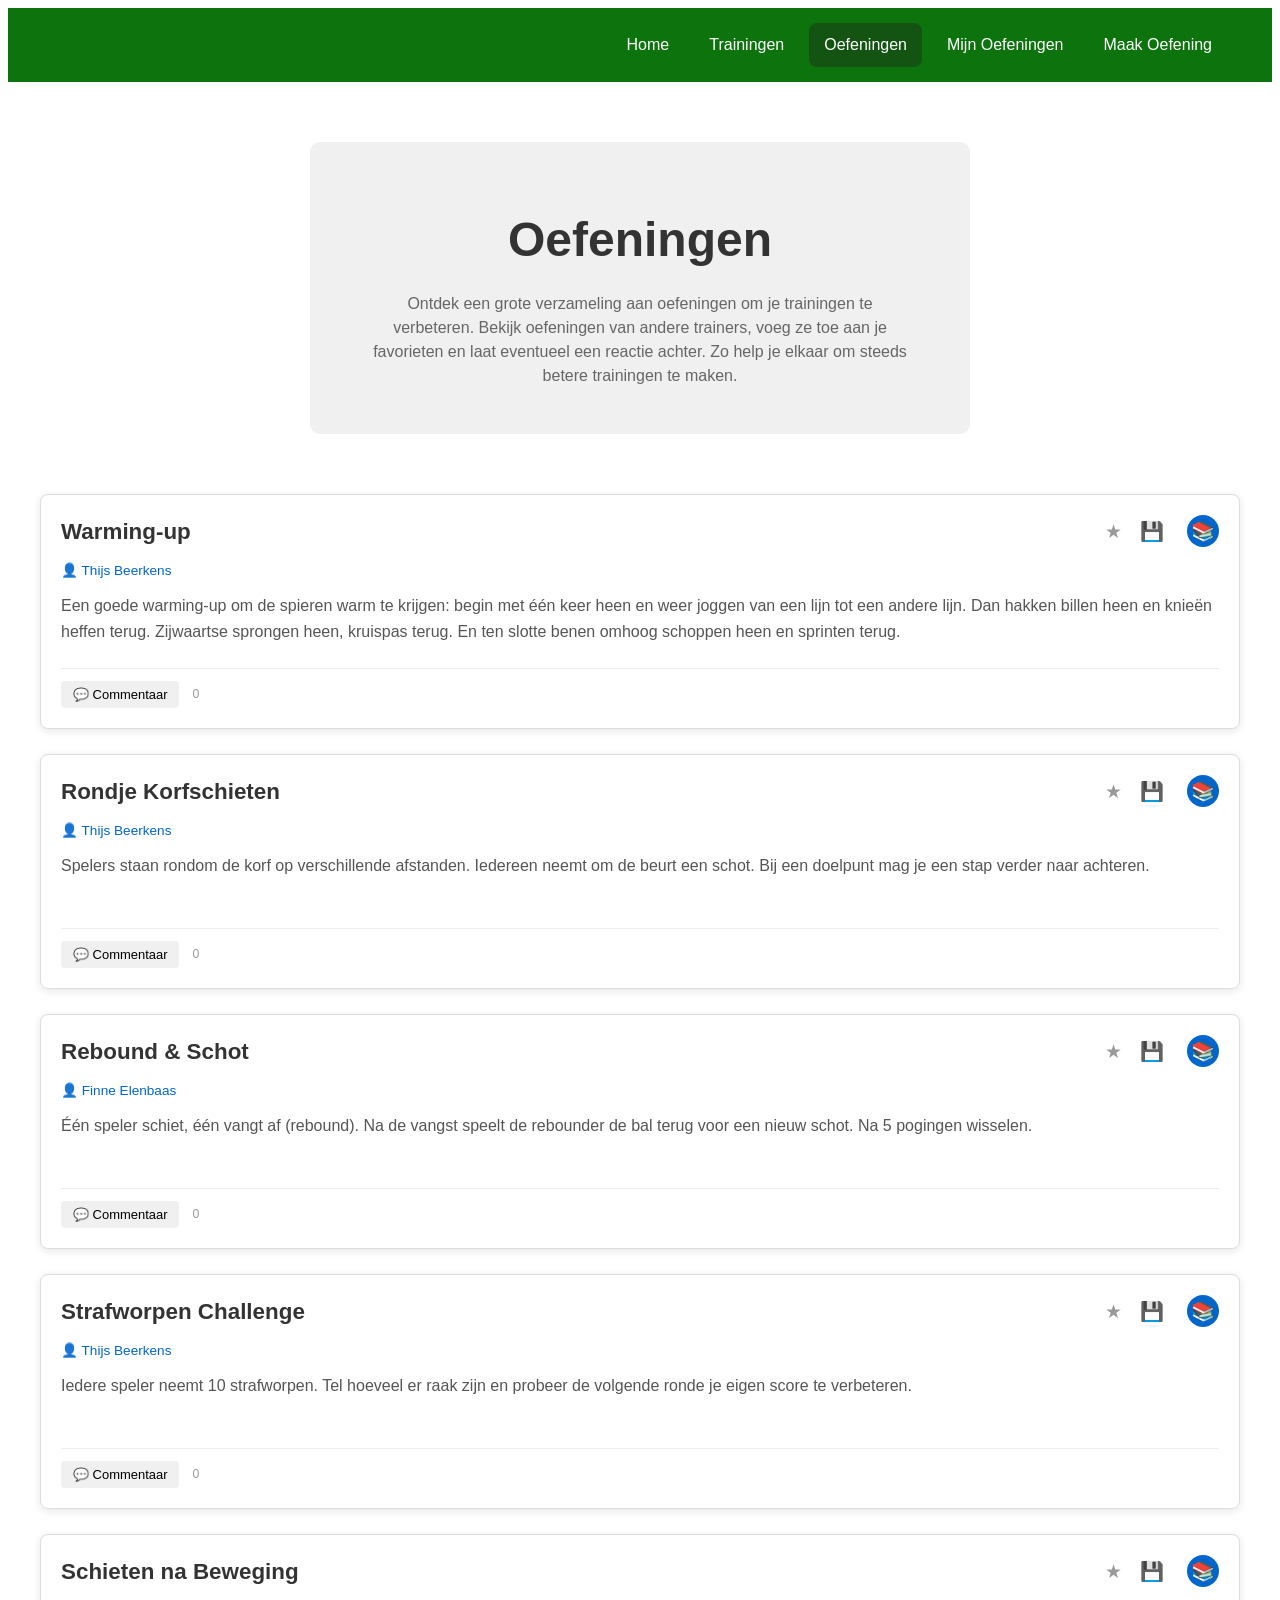
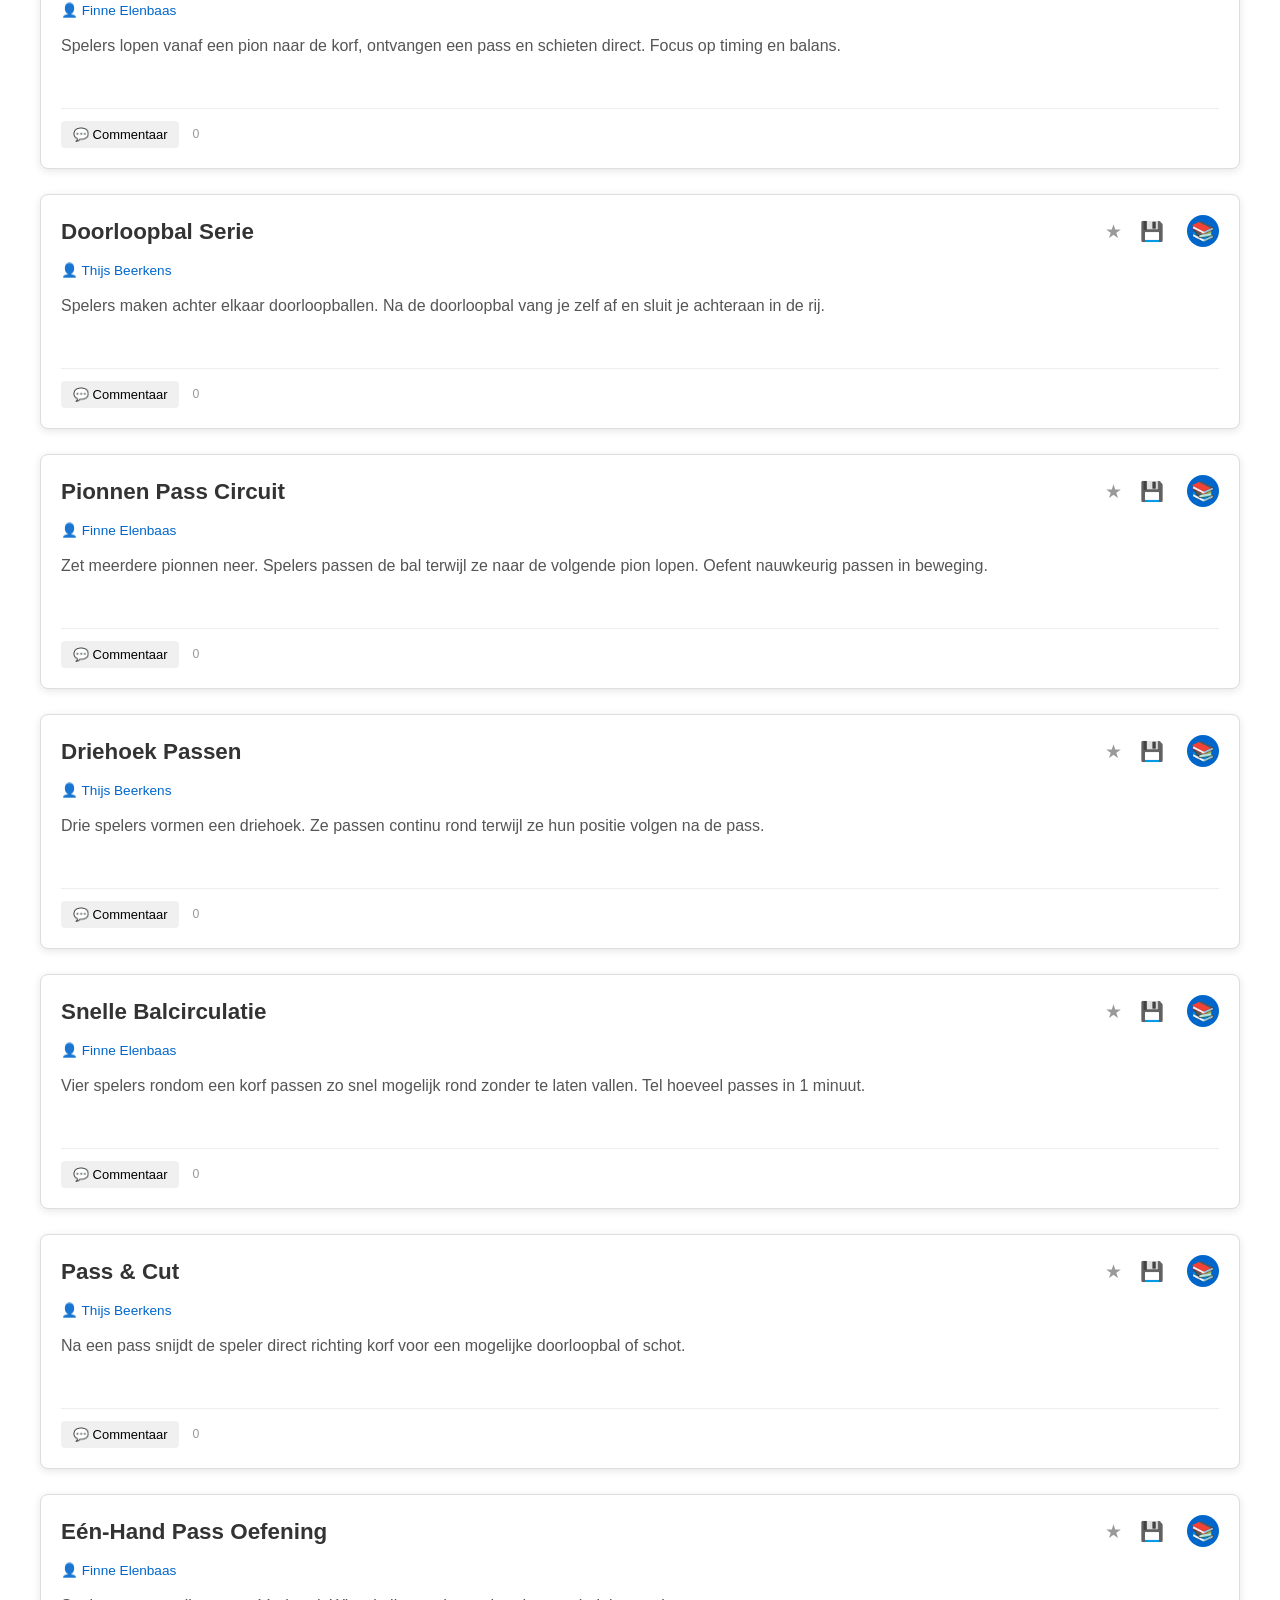
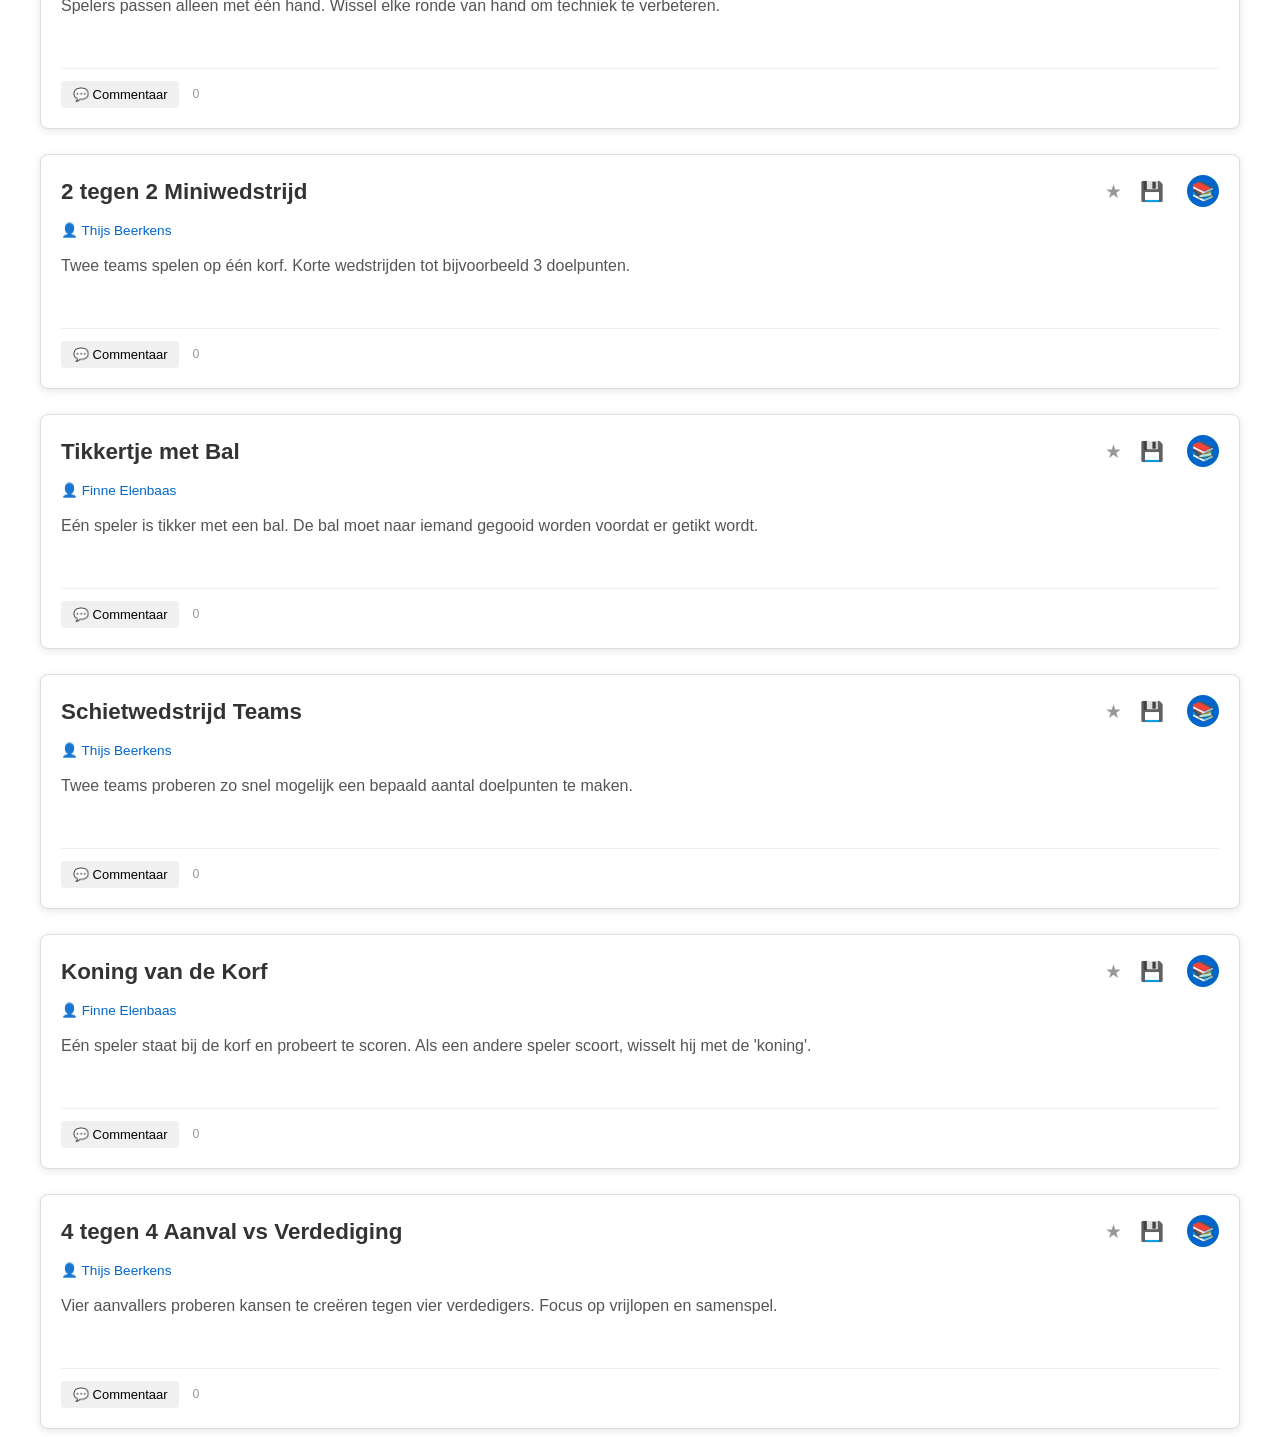
==== commit 167f9380: "Verbeter tekst" ====
--- a/exercises.html
+++ b/exercises.html
@@ -19,18 +19,20 @@
     </ul>
   </nav>
 
-  <header>
-    <div class="header-box">
-      <h1>Oefeningen</h1>
-      <p>Ontdek een grote verzameling aan oefeningen om je trainingen te verbeteren. Bekijk oefeningen van andere trainers, voeg ze toe aan je favorieten en laat eventueel een reactie achter. Zo help je elkaar om steeds betere trainingen te maken.</p>
-    </div>
-  </header>
+  <div class="container">
+    <header class="narrow">
+      <div class="header-box">
+        <h1>Oefeningen</h1>
+        <p>Ontdek een grote verzameling aan oefeningen om je trainingen te verbeteren. Bekijk oefeningen van andere trainers, voeg ze toe aan je favorieten en laat eventueel een reactie achter. Zo help je elkaar om steeds betere trainingen te maken.</p>
+      </div>
+    </header>
 
     <div class="exercises-section">
       <div id="exercises-list" class="exercises-grid">
         <!-- Exercises will be loaded here by JavaScript -->
       </div>
     </div>
+  </div>
 
   <!-- Modal for adding comments -->
   <div id="comment-modal" class="modal">
--- a/style.css
+++ b/style.css
@@ -1,3 +1,9 @@
+/* Global */
+body {
+  font-family: Arial, Helvetica, sans-serif;
+  line-height: 1.5;
+}
+
 /* Navigation Bar */
 .navbar {
   background-color: #0d730d;
@@ -46,11 +52,18 @@
   width: 100%;
 }
 
+header.narrow {
+  max-width: 660px;
+  margin: 0 auto;
+}
+
 header div.header-box {
   display: inline-block;
   padding: 30px 60px;
   background-color: #f0f0f0;
   border-radius: 10px;
+  max-width: 700px;
+  text-align: center;
 }
 
 header h1 {
